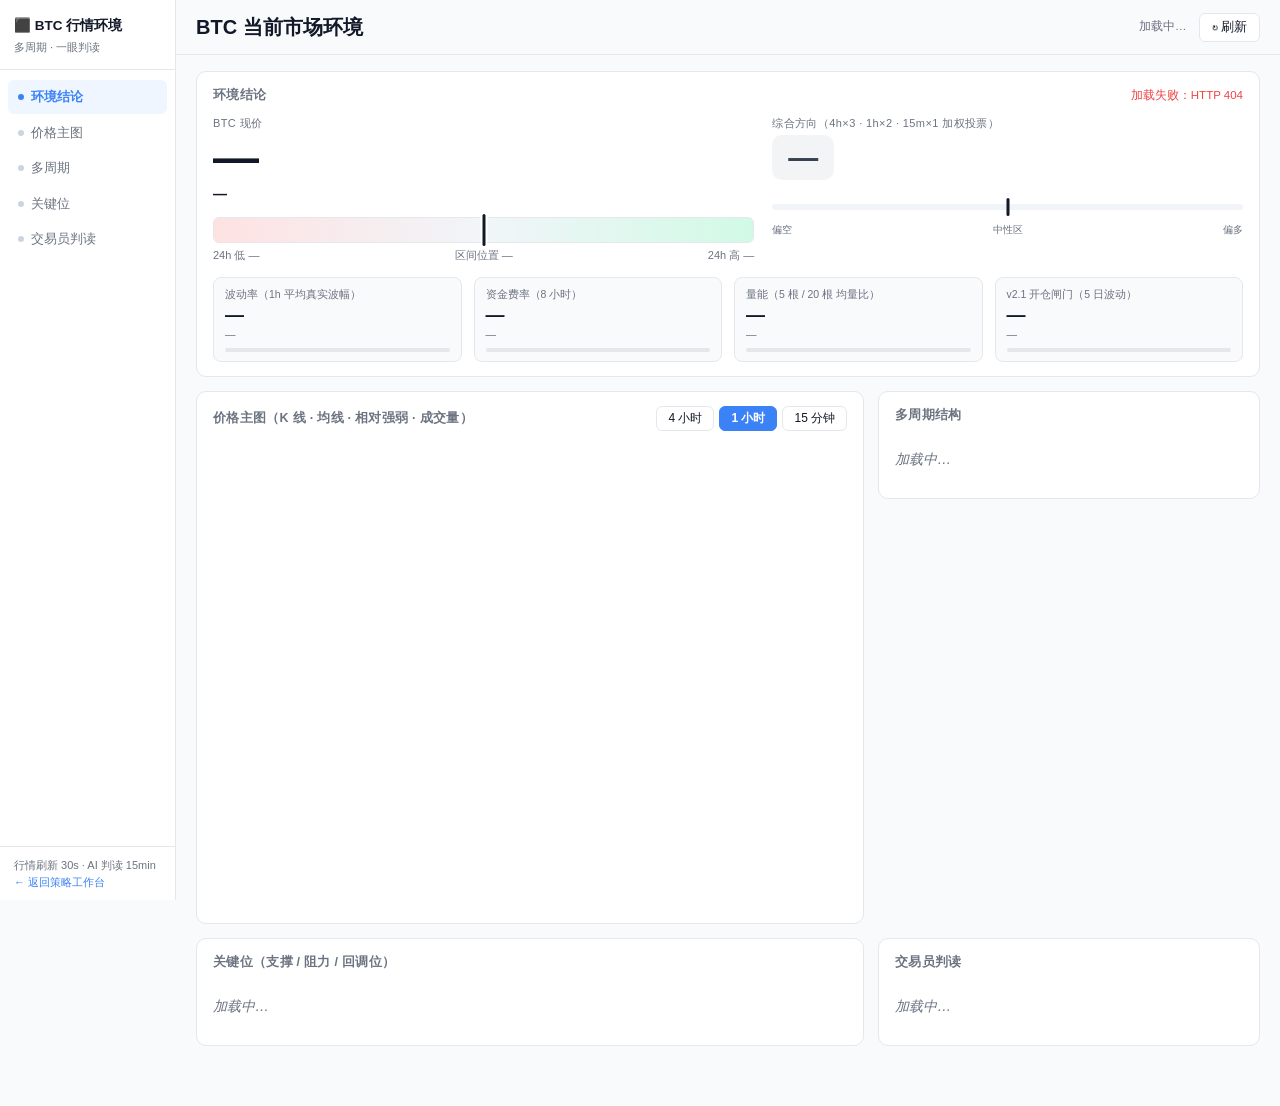
==== web/market.html @ b55614b6 "feat(web): 独立行情环境大图 /market（一屏看清当前市场环境） liusir 反馈「网页版展示的很乱，我需要是那种一眼就能知道当前市场环境的数据大图」。  原 web/index.ht" ====
<!DOCTYPE html>
<html lang="zh-CN">
<head>
<meta charset="UTF-8">
<meta name="viewport" content="width=device-width,initial-scale=1">
<title>BTC 行情环境大图</title>
<style>
  :root {
    --bg: #f8fafc;
    --card: #ffffff;
    --border: #e5e7eb;
    --border-strong: #d1d5db;
    --text: #111827;
    --muted: #6b7280;
    --green: #10b981;
    --red: #ef4444;
    --amber: #f59e0b;
    --blue: #3b82f6;
    --violet: #8b5cf6;
  }
  * { box-sizing: border-box; }
  body {
    margin: 0;
    background: var(--bg);
    color: var(--text);
    font-family: -apple-system, BlinkMacSystemFont, "Segoe UI", "PingFang SC", "Microsoft YaHei", sans-serif;
    font-size: 14px;
    line-height: 1.5;
  }
  h1 { font-size: 20px; font-weight: 600; margin: 0; }
  h3 { font-size: 12.5px; font-weight: 600; color: var(--muted); margin: 0; letter-spacing: .3px; }

  /* ---------- 工作台式外壳 ---------- */
  .wb { display: flex; min-height: 100vh; }
  .wb-side {
    width: 176px; flex: 0 0 176px;
    background: #ffffff;
    border-right: 1px solid var(--border);
    position: sticky; top: 0; height: 100vh;
    display: flex; flex-direction: column;
  }
  .wb-logo { padding: 16px 14px 12px; border-bottom: 1px solid var(--border); }
  .wb-logo b { display: block; font-size: 13.5px; font-weight: 600; }
  .wb-logo small { color: var(--muted); font-size: 11px; }
  .wb-nav { display: flex; flex-direction: column; gap: 2px; padding: 10px 8px; }
  .wb-nav a {
    display: flex; align-items: center; gap: 7px;
    padding: 7px 10px; border-radius: 6px;
    color: var(--muted); text-decoration: none; font-size: 13px;
  }
  .wb-nav a:hover { background: #f3f4f6; color: var(--text); }
  .wb-nav a.active { background: #eff6ff; color: var(--blue); font-weight: 600; }
  .wb-nav .nav-dot { width: 6px; height: 6px; border-radius: 50%; background: #cbd5e1; }
  .wb-nav a.active .nav-dot { background: var(--blue); }
  .wb-side-foot { margin-top: auto; padding: 10px 14px; border-top: 1px solid var(--border);
                  color: var(--muted); font-size: 11px; }
  .wb-side-foot a { color: var(--blue); text-decoration: none; }

  .wb-main { flex: 1; min-width: 0; display: flex; flex-direction: column; }
  .wb-top {
    position: sticky; top: 0; z-index: 20;
    background: rgba(248,250,252,.94);
    backdrop-filter: blur(6px);
    border-bottom: 1px solid var(--border);
    padding: 12px 20px;
    display: flex; align-items: center; justify-content: space-between; gap: 14px; flex-wrap: wrap;
  }
  .wb-content { padding: 16px 20px 60px; display: flex; flex-direction: column; gap: 14px; }

  @media (max-width: 900px) {
    .wb { flex-direction: column; }
    .wb-side { width: 100%; flex: none; height: auto; position: static; border-right: 0; border-bottom: 1px solid var(--border); }
    .wb-nav { flex-direction: row; overflow-x: auto; }
    .wb-side-foot { display: none; }
  }

  .card {
    background: var(--card);
    border: 1px solid var(--border);
    border-radius: 10px;
    padding: 14px 16px;
    /* sticky 顶栏高约 50px → 锚点滚动时留出余量，否则卡片标题被顶栏盖住 */
    scroll-margin-top: 62px;
  }
  .card-hd { display: flex; align-items: baseline; justify-content: space-between; gap: 10px; margin-bottom: 10px; flex-wrap: wrap; }
  .meta { font-size: 11.5px; color: var(--muted); }
  .pos { color: var(--green); }
  .neg { color: var(--red); }
  .flat { color: var(--muted); }
  .num { font-variant-numeric: tabular-nums; }
  .empty { color: var(--muted); font-style: italic; padding: 14px 0; }

  button {
    font-family: inherit; font-size: 12.5px;
    padding: 5px 12px; border: 1px solid var(--border); background: #fff;
    border-radius: 6px; cursor: pointer; color: var(--text);
  }
  button:hover { background: #f3f4f6; }
  button.active { background: var(--blue); border-color: var(--blue); color: #fff; font-weight: 600; }

  /* ---------- 环境结论 hero ---------- */
  .hero { display: grid; grid-template-columns: 1.15fr 1fr; gap: 18px; }
  @media (max-width: 860px) { .hero { grid-template-columns: 1fr; } }
  .lbl { font-size: 11px; color: var(--muted); letter-spacing: .4px; }
  .hero-price .big {
    font-size: 46px; font-weight: 700; line-height: 1.05; letter-spacing: -1px;
    font-variant-numeric: tabular-nums; margin: 2px 0 2px;
  }
  .hero-price .chg { font-size: 14px; font-weight: 600; font-variant-numeric: tabular-nums; }
  .range-bar {
    position: relative; height: 26px; margin-top: 12px;
    background: linear-gradient(90deg, #fee2e2 0%, #f1f5f9 50%, #d1fae5 100%);
    border-radius: 6px; border: 1px solid var(--border);
  }
  .range-bar .mark {
    position: absolute; top: -4px; bottom: -4px; width: 3px;
    background: var(--text); border-radius: 2px; transform: translateX(-1.5px);
    box-shadow: 0 0 0 2px #fff;
  }
  .range-bar .mid { position: absolute; top: 0; bottom: 0; left: 50%; width: 1px; background: var(--border-strong); }
  .range-ends { display: flex; justify-content: space-between; font-size: 11px; color: var(--muted);
                margin-top: 4px; font-variant-numeric: tabular-nums; }

  .verdict-badge {
    display: inline-flex; align-items: center; gap: 8px;
    font-size: 30px; font-weight: 700; line-height: 1.1;
    padding: 6px 16px; border-radius: 10px; margin: 4px 0 10px;
  }
  .verdict-badge.v-pos { background: #d1fae5; color: #065f46; }
  .verdict-badge.v-neg { background: #fee2e2; color: #991b1b; }
  .verdict-badge.v-neu { background: #f3f4f6; color: #374151; }
  .verdict-badge .sub { font-size: 13px; font-weight: 500; opacity: .8; }
  .norm-gauge { position: relative; height: 22px; margin: 6px 0 4px; }
  .norm-track {
    position: absolute; top: 8px; left: 0; right: 0; height: 6px;
    background: #f1f5f9; border-radius: 3px; overflow: hidden;
  }
  .norm-track .band { position: absolute; top: 0; bottom: 0; background: #e5e7eb; }
  .norm-track .fill { position: absolute; top: 0; bottom: 0; background: var(--green); }
  .norm-track .fill.neg { background: var(--red); }
  .norm-marker { position: absolute; top: 2px; width: 3px; height: 18px; background: var(--text);
                 border-radius: 2px; transform: translateX(-1.5px); }
  .norm-scale { display: flex; justify-content: space-between; font-size: 10px; color: var(--muted); }

  /* ---------- 指标小卡 ---------- */
  .tile-row { display: grid; grid-template-columns: repeat(4, 1fr); gap: 12px; }
  @media (max-width: 900px) { .tile-row { grid-template-columns: repeat(2, 1fr); } }
  .tile { background: #f8fafc; border: 1px solid var(--border); border-radius: 8px; padding: 9px 11px; }
  .tile .t-lbl { font-size: 10.5px; color: var(--muted); }
  .tile .t-val { font-size: 19px; font-weight: 700; font-variant-numeric: tabular-nums; line-height: 1.25; }
  .tile .t-sub { font-size: 10.5px; color: var(--muted); }
  .tile .t-bar { height: 4px; border-radius: 2px; background: #e5e7eb; margin-top: 6px; overflow: hidden; position: relative; }
  .tile .t-bar i { position: absolute; top: 0; bottom: 0; border-radius: 2px; }
  .tile .t-bar .zone { position: absolute; top: 0; bottom: 0; background: #f1f5f9; }

  /* ---------- 主图 ---------- */
  .split { display: grid; grid-template-columns: 1.75fr 1fr; gap: 14px; align-items: start; }
  @media (max-width: 1100px) { .split { grid-template-columns: 1fr; } }
  .tf-tabs { display: flex; gap: 5px; }
  .tf-tabs button { padding: 3px 11px; font-size: 12px; }
  .chart-wrap { position: relative; }
  #chart-canvas { width: 100%; height: 460px; display: block; cursor: crosshair; }
  @media (max-width: 700px) { #chart-canvas { height: 340px; } }
  .chart-legend { display: flex; gap: 14px; flex-wrap: wrap; font-size: 11px; color: var(--muted);
                  margin-top: 8px; font-variant-numeric: tabular-nums; }
  .chart-legend span.lg { display: inline-flex; align-items: center; gap: 5px; }
  .chart-legend i { width: 12px; height: 2px; border-radius: 1px; display: inline-block; }
  .chart-legend i.sq { width: 8px; height: 8px; border-radius: 2px; }
  .tip {
    position: absolute; pointer-events: none; z-index: 5;
    background: rgba(17,24,39,.94); color: #fff;
    border-radius: 6px; padding: 7px 9px; font-size: 11px; line-height: 1.55;
    font-variant-numeric: tabular-nums; white-space: nowrap;
    box-shadow: 0 4px 14px rgba(0,0,0,.2);
  }
  .tip .r { display: flex; justify-content: space-between; gap: 14px; }
  .tip .r span:first-child { color: #cbd5e1; }
  .tip .hd { font-weight: 600; margin-bottom: 3px; }

  /* ---------- 多周期矩阵 ---------- */
  .tf-row { padding: 9px 0; border-bottom: 1px dashed var(--border); }
  .tf-row:last-child { border-bottom: 0; padding-bottom: 0; }
  .tf-row:first-child { padding-top: 0; }
  .tf-row-hd { display: flex; align-items: baseline; justify-content: space-between; gap: 8px; margin-bottom: 5px; }
  .tf-name { font-size: 13px; font-weight: 700; letter-spacing: .5px; }
  .tf-w { font-size: 10.5px; color: var(--muted); }
  .tf-tags { display: flex; flex-wrap: wrap; gap: 5px; margin-bottom: 6px; }
  .tag { font-size: 10.5px; padding: 1px 7px; border-radius: 4px; background: #f3f4f6; color: #4b5563; white-space: nowrap; }
  .tag.g { background: #d1fae5; color: #065f46; }
  .tag.r { background: #fee2e2; color: #991b1b; }
  .tag.a { background: #fef3c7; color: #92400e; }
  .tag.b { background: #dbeafe; color: #1e40af; }
  .dims { display: grid; grid-template-columns: repeat(3, 1fr); gap: 8px; }
  .dim { font-size: 10px; color: var(--muted); }
  .dim .d-top { display: flex; justify-content: space-between; align-items: baseline; }
  .dim .d-val { font-size: 11.5px; font-weight: 600; font-variant-numeric: tabular-nums; }
  .dim .d-bar { height: 4px; background: #f1f5f9; border-radius: 2px; margin-top: 3px; position: relative; overflow: hidden; }
  .dim .d-bar .mid { position: absolute; left: 50%; top: 0; bottom: 0; width: 1px; background: var(--border-strong); }
  .dim .d-bar i { position: absolute; top: 0; bottom: 0; border-radius: 2px; }

  /* ---------- 关键位 ---------- */
  .lv-table { width: 100%; border-collapse: collapse; font-size: 12px; }
  .lv-table th { text-align: left; font-weight: 500; color: var(--muted); font-size: 10.5px;
                 padding: 0 8px 6px 0; border-bottom: 1px solid var(--border); }
  .lv-table td { padding: 5px 8px 5px 0; border-bottom: 1px dashed var(--border); font-variant-numeric: tabular-nums; }
  .lv-table tr:last-child td { border-bottom: 0; }
  .lv-table td.r { text-align: right; }
  .lv-tag { font-size: 10.5px; padding: 1px 6px; border-radius: 4px; background: #f3f4f6; color: #4b5563; }
  .lv-tag.res { background: #fee2e2; color: #991b1b; }
  .lv-tag.sup { background: #d1fae5; color: #065f46; }

  /* ---------- AI 判读 ---------- */
  .ai-box { background: #f8fafc; border-left: 3px solid var(--blue); border-radius: 4px; padding: 11px 13px; }
  .ai-box.pos { border-left-color: var(--green); }
  .ai-box.neg { border-left-color: var(--red); }
  .ai-box.warn { border-left-color: var(--amber); }
  .ai-box.neu { border-left-color: var(--muted); }
  .ai-label { font-size: 10.5px; font-weight: 600; color: var(--muted); margin-bottom: 5px;
              display: flex; justify-content: space-between; gap: 10px; align-items: baseline; }
  .ai-body { font-size: 13px; line-height: 1.75; white-space: pre-wrap; word-break: break-word; }
  .foot-note { font-size: 11px; color: var(--muted); margin-top: 8px; padding-top: 7px;
               border-top: 1px dashed var(--border); }
</style>
</head>
<body>
<div class="wb">

  <aside class="wb-side">
    <div class="wb-logo">
      <b>⬛ BTC 行情环境</b>
      <small>多周期 · 一眼判读</small>
    </div>
    <nav class="wb-nav">
      <a href="#sec-verdict" class="active"><span class="nav-dot"></span>环境结论</a>
      <a href="#sec-chart"><span class="nav-dot"></span>价格主图</a>
      <a href="#sec-tf"><span class="nav-dot"></span>多周期</a>
      <a href="#sec-levels"><span class="nav-dot"></span>关键位</a>
      <a href="#sec-advisory"><span class="nav-dot"></span>交易员判读</a>
    </nav>
    <div class="wb-side-foot">
      行情刷新 30s · AI 判读 15min<br>
      <a href="/">← 返回策略工作台</a>
    </div>
  </aside>

  <div class="wb-main">
    <header class="wb-top">
      <h1>BTC 当前市场环境</h1>
      <div style="display:flex; align-items:center; gap:12px; flex-wrap:wrap">
        <div class="meta" id="updated">加载中…</div>
        <button onclick="loadBoard(true)">↻ 刷新</button>
      </div>
    </header>

    <div class="wb-content">

      <!-- 1. 环境结论 -->
      <div class="card" id="sec-verdict">
        <div class="card-hd">
          <h3>环境结论</h3>
          <span class="meta" id="verdict-meta"></span>
        </div>
        <div class="hero">
          <div class="hero-price">
            <div class="lbl">BTC 现价</div>
            <div class="big" id="px-last">—</div>
            <div class="chg" id="px-chg">—</div>
            <div class="range-bar" id="range-bar">
              <div class="mid"></div>
              <div class="mark" id="range-mark" style="left:50%"></div>
            </div>
            <div class="range-ends">
              <span id="range-lo">24h 低 —</span>
              <span id="range-pos">区间位置 —</span>
              <span id="range-hi">24h 高 —</span>
            </div>
          </div>
          <div>
            <div class="lbl">综合方向（4h×3 · 1h×2 · 15m×1 加权投票）</div>
            <div class="verdict-badge v-neu" id="verdict-badge">—</div>
            <div class="norm-gauge" id="norm-gauge">
              <div class="norm-track">
                <div class="band" id="norm-band"></div>
                <div class="fill" id="norm-fill"></div>
              </div>
              <div class="norm-marker" id="norm-marker" style="left:50%"></div>
            </div>
            <div class="norm-scale"><span>偏空</span><span>中性区</span><span>偏多</span></div>
            <div class="meta" id="verdict-note" style="margin-top:6px"></div>
          </div>
        </div>

        <div class="tile-row" style="margin-top:14px">
          <div class="tile">
            <div class="t-lbl">波动率（1h 平均真实波幅）</div>
            <div class="t-val" id="t-vol">—</div>
            <div class="t-sub" id="t-vol-sub">—</div>
            <div class="t-bar" id="t-vol-bar"></div>
          </div>
          <div class="tile">
            <div class="t-lbl">资金费率（8 小时）</div>
            <div class="t-val" id="t-fund">—</div>
            <div class="t-sub" id="t-fund-sub">—</div>
            <div class="t-bar" id="t-fund-bar"></div>
          </div>
          <div class="tile">
            <div class="t-lbl">量能（5 根 / 20 根 均量比）</div>
            <div class="t-val" id="t-vol-2">—</div>
            <div class="t-sub" id="t-vol2-sub">—</div>
            <div class="t-bar" id="t-vol2-bar"></div>
          </div>
          <div class="tile">
            <div class="t-lbl">v2.1 开仓闸门（5 日波动）</div>
            <div class="t-val" id="t-gate">—</div>
            <div class="t-sub" id="t-gate-sub">—</div>
            <div class="t-bar" id="t-gate-bar"></div>
          </div>
        </div>
      </div>

      <!-- 2. 主图 + 多周期 -->
      <div class="split">
        <div class="card" id="sec-chart">
          <div class="card-hd">
            <h3>价格主图（K 线 · 均线 · 相对强弱 · 成交量）</h3>
            <div class="tf-tabs" id="tf-tabs">
              <button data-tf="4h" onclick="switchTf('4h')">4 小时</button>
              <button data-tf="1h" class="active" onclick="switchTf('1h')">1 小时</button>
              <button data-tf="15m" onclick="switchTf('15m')">15 分钟</button>
            </div>
          </div>
          <div class="chart-wrap" id="chart-wrap">
            <canvas id="chart-canvas"></canvas>
            <div class="tip" id="chart-tip" hidden></div>
          </div>
          <div class="chart-legend" id="chart-legend"></div>
        </div>

        <div class="card" id="sec-tf">
          <div class="card-hd">
            <h3>多周期结构</h3>
            <span class="meta" id="tf-meta"></span>
          </div>
          <div id="tf-matrix"><div class="empty">加载中…</div></div>
        </div>
      </div>

      <!-- 3. 关键位 + AI 判读 -->
      <div class="split">
        <div class="card" id="sec-levels">
          <div class="card-hd">
            <h3>关键位（支撑 / 阻力 / 回调位）</h3>
            <span class="meta" id="lv-meta"></span>
          </div>
          <div id="levels-body"><div class="empty">加载中…</div></div>
        </div>

        <div class="card" id="sec-advisory">
          <div class="card-hd">
            <h3>交易员判读</h3>
            <span class="meta" id="adv-meta"></span>
          </div>
          <div id="advisory-body"><div class="empty">加载中…</div></div>
        </div>
      </div>

    </div>
  </div>
</div>

<script>
"use strict";

// ============================ 状态 ============================
let _board = null;          // 最近一次 /api/market_board 响应
let _tf = "1h";             // 当前主图周期
let _hover = -1;            // 十字光标落在第几根 K 线
let _chartGeom = null;      // 画图时的坐标映射（供 tooltip 用）

const TF_LABEL = { "4h": "4 小时", "1h": "1 小时", "15m": "15 分钟" };

// ============================ 工具 ============================
function _fmtPx(v, nd) {
  if (v === null || v === undefined || isNaN(v)) return "—";
  return Number(v).toLocaleString("en-US", { minimumFractionDigits: nd || 0, maximumFractionDigits: nd || 0 });
}
function _fmtNum(v, nd) {
  if (v === null || v === undefined || isNaN(v)) return "—";
  return Number(v).toFixed(nd === undefined ? 2 : nd);
}
function _cls(v) { return v > 0 ? "pos" : (v < 0 ? "neg" : "flat"); }
function _sign(v) { return v > 0 ? "+" : ""; }

function _tfTime(ts, tf) {
  const d = new Date(ts * 1000);
  const p = n => String(n).padStart(2, "0");
  if (tf === "15m") return `${p(d.getMonth() + 1)}-${p(d.getDate())} ${p(d.getHours())}:${p(d.getMinutes())}`;
  return `${p(d.getMonth() + 1)}-${p(d.getDate())} ${p(d.getHours())}:00`;
}

// ============================ 拉数据 ============================
async function loadBoard(manual) {
  const btn = document.querySelector("#sec-verdict ~ * button");
  try {
    const r = await fetch("/api/market_board", { cache: "no-store" });
    if (!r.ok) throw new Error("HTTP " + r.status);
    const d = await r.json();
    _board = d;
    renderBoard(d);
  } catch (e) {
    // 页面被销毁（切标签页/关闭）时 document 可能已不可用 → 别在错误处理里再抛一次
    if (typeof document === "undefined" || !document.getElementById) return;
    const el = document.getElementById("verdict-meta");
    if (el) el.innerHTML = `<span class="neg">加载失败：${e.message}</span>`;
  }
}

// ============================ 渲染主入口 ============================
function renderBoard(d) {
  const up = document.getElementById("updated");
  if (up) up.textContent = "更新于 " + (d.ts_str || "—");

  if (d.error) {
    document.getElementById("verdict-meta").innerHTML = `<span class="neg">${d.error}</span>`;
    document.getElementById("tf-matrix").innerHTML = `<div class="empty">${d.error}</div>`;
    return;
  }

  // 每个区块独立 try/catch：一个区块抛错不能让后面的区块全空白
  // （曾出现过「多周期有数据、关键位和判读空白」= renderLevels 抛错截断了后续渲染）
  const sections = [
    ["环境结论", renderVerdict],
    ["指标卡", renderTiles],
    ["多周期", renderTfMatrix],
    ["关键位", renderLevels],
    ["交易员判读", renderAdvisory],
  ];
  for (const [name, fn] of sections) {
    try {
      fn(d);
    } catch (e) {
      console.error(`[render] ${name} 渲染失败:`, e);
      const host = { "环境结论": "verdict-meta", "指标卡": "t-vol", "多周期": "tf-matrix",
                     "关键位": "levels-body", "交易员判读": "advisory-body" }[name];
      const el = document.getElementById(host);
      if (el) el.innerHTML = `<div class="empty">${name}渲染失败：${e.message}</div>`;
    }
  }

  try {
    drawChart();
  } catch (e) {
    console.error("[render] 主图绘制失败:", e);
  }
}

// ---------- 1. 环境结论 ----------
function renderVerdict(d) {
  const p = d.price || {};
  const last = document.getElementById("px-last");
  last.textContent = "$" + _fmtPx(p.last, 2);
  last.className = "big " + _cls(p.chg_24h_pct);

  const chg = document.getElementById("px-chg");
  const chgTxt = p.chg_24h_pct === null || p.chg_24h_pct === undefined
    ? "24 小时涨跌 —" : `24 小时 ${_sign(p.chg_24h_pct)}${_fmtNum(p.chg_24h_pct, 2)}%`;
  chg.textContent = chgTxt;
  chg.className = "chg " + _cls(p.chg_24h_pct);

  document.getElementById("range-lo").textContent = "24h 低 " + (p.low_24h ? _fmtPx(p.low_24h) : "—");
  document.getElementById("range-hi").textContent = "24h 高 " + (p.high_24h ? _fmtPx(p.high_24h) : "—");
  document.getElementById("range-pos").textContent =
    p.pos_in_range_pct === null || p.pos_in_range_pct === undefined
      ? "区间位置 —" : `区间位置 ${_fmtNum(p.pos_in_range_pct, 0)}%`;
  const mark = document.getElementById("range-mark");
  if (mark) mark.style.left = Math.max(0, Math.min(100, p.pos_in_range_pct || 50)) + "%";

  // 方向徽章
  const agg = d.aggregate || {};
  const bias = agg.bias || "neutral";
  const biasTxt = bias === "long" ? "偏多" : (bias === "short" ? "偏空" : "中性");
  const badge = document.getElementById("verdict-badge");
  badge.className = "verdict-badge v-" + (bias === "long" ? "pos" : (bias === "short" ? "neg" : "neu"));
  const cons = agg.consensus || "—";
  badge.innerHTML = `${biasTxt}<span class="sub">${cons}</span>`;

  // 归一化得分仪表（norm 范围约 ±1，中性带 ±0.2）
  const norm = agg.norm === null || agg.norm === undefined ? 0 : agg.norm;
  const pos = Math.max(0, Math.min(100, 50 + (norm / 1.0) * 50));
  const fill = document.getElementById("norm-fill");
  const marker = document.getElementById("norm-marker");
  if (norm >= 0) { fill.style.left = "50%"; fill.style.width = (pos - 50) + "%"; fill.className = "fill"; }
  else { fill.style.left = pos + "%"; fill.style.width = (50 - pos) + "%"; fill.className = "fill neg"; }
  marker.style.left = pos + "%";
  // 中性带（±0.2 → ±10%）
  const band = document.getElementById("norm-band");
  band.style.left = "40%"; band.style.width = "20%";

  document.getElementById("verdict-meta").textContent =
    `加权总分 ${_fmtNum(agg.score, 2)} · 归一化 ${_fmtNum(norm, 3)}`;
  document.getElementById("verdict-note").textContent =
    `三周期一致性：${cons} · 门槛 ±0.20 内判中性；4h 反向时上限收紧到 ±0.10`;
}

// ---------- 2. 指标小卡 ----------
function renderTiles(d) {
  const v = d.volatility || {};
  const volVal = document.getElementById("t-vol");
  const volSub = document.getElementById("t-vol-sub");
  const regimeTxt = { low: "低波（收敛）", normal: "正常", high: "高波" }[v.atr_regime] || "—";
  volVal.textContent = v.atr_pct === null || v.atr_pct === undefined ? "—" : _fmtNum(v.atr_pct, 2) + "%";
  volVal.className = "t-val " + (v.atr_regime === "high" ? "neg" : (v.atr_regime === "low" ? "pos" : ""));
  volSub.textContent = `${regimeTxt} · 相对 50 根均幅 ${_fmtNum(v.atr_ratio, 2)} 倍`;
  // 条：0 ~ 1.5% 映射，低波区(0-0.3)绿、正常(0.3-1.0)灰、高波(1.0-1.5)红
  const vb = document.getElementById("t-vol-bar");
  const pct = Math.max(0, Math.min(100, ((v.atr_pct || 0) / 1.5) * 100));
  vb.innerHTML = `<div class="zone" style="left:0;width:20%"></div>
                  <div class="zone" style="left:20%;width:46.7%"></div>
                  <i style="left:${pct}%;width:3px;background:${v.atr_regime === "high" ? "var(--red)" : (v.atr_regime === "low" ? "var(--green)" : "var(--amber)")}"></i>`;

  const f = d.funding || {};
  const fv = f.current === null || f.current === undefined ? null : f.current * 100;
  const fundVal = document.getElementById("t-fund");
  fundVal.textContent = fv === null ? "—" : _fmtNum(fv, 4) + "%";
  fundVal.className = "t-val " + (f.sign === "long_pay" ? "neg" : (f.sign === "short_pay" ? "pos" : ""));
  document.getElementById("t-fund-sub").textContent =
    f.sign === "long_pay" ? "多头付费（偏拥挤）" : (f.sign === "short_pay" ? "空头付费（偏拥挤）" : "中性");
  const fb = document.getElementById("t-fund-bar");
  const fpos = Math.max(0, Math.min(100, 50 + ((fv || 0) / 0.1) * 50));
  fb.innerHTML = `<i style="left:${fpos}%;width:3px;background:${f.sign === "long_pay" ? "var(--red)" : (f.sign === "short_pay" ? "var(--green)" : "var(--muted)")}"></i>`;

  // 量能取 1h 周期
  const tf1 = (d.tfs || {})["1h"] || {};
  const vr = tf1.vol_ratio;
  const v2 = document.getElementById("t-vol-2");
  v2.textContent = vr === null || vr === undefined ? "—" : _fmtNum(vr, 2) + "×";
  const vreg = tf1.vol_regime || "—";
  v2.className = "t-val " + (vreg === "放量" ? "neg" : (vreg === "缩量" ? "" : ""));
  document.getElementById("t-vol2-sub").textContent = `${vreg} · 1 小时`;
  const v2b = document.getElementById("t-vol2-bar");
  const vrPos = Math.max(0, Math.min(100, ((vr || 1) / 2.5) * 100));
  v2b.innerHTML = `<div class="zone" style="left:32%;width:28%"></div>
                   <i style="left:${vrPos}%;width:3px;background:${vreg === "放量" ? "var(--amber)" : "var(--blue)"}"></i>`;

  // v2 闸门
  const g = d.gate || {};
  const gv = document.getElementById("t-gate");
  const gsub = document.getElementById("t-gate-sub");
  if (g.ok === false) {
    gv.textContent = "读取失败"; gv.className = "t-val flat";
    gsub.textContent = g.error || "—";
    document.getElementById("t-gate-bar").innerHTML = "";
  } else {
    const pass = g.vol_pass === true;
    gv.textContent = pass ? "放行" : "挡掉";
    gv.className = "t-val " + (pass ? "pos" : "neg");
    let s = `5 日波动 ${_fmtNum(g.vol_5d_pct, 3)}% / 门槛 ${_fmtNum(g.vol_min_pct, 2)}%`;
    if (g.blocked_24h !== null && g.blocked_24h !== undefined) s += ` · 24h 挡掉 ${g.blocked_24h} 次`;
    gsub.textContent = s;
    const gb = document.getElementById("t-gate-bar");
    const gp = Math.max(0, Math.min(100, ((g.vol_5d_pct || 0) / 1.5) * 100));
    gb.innerHTML = `<i style="left:${gp}%;width:3px;background:${pass ? "var(--green)" : "var(--red)"}"></i>`;
  }
}

// ---------- 3. 多周期矩阵 ----------
function _scoreTag(label, score) {
  const cls = score > 0 ? "g" : (score < 0 ? "r" : "");
  return `<span class="tag ${cls}">${label} ${score > 0 ? "+" : ""}${score}</span>`;
}
function renderTfMatrix(d) {
  const tfs = d.tfs || {};
  const host = document.getElementById("tf-matrix");
  const order = ["4h", "1h", "15m"];
  const weights = { "4h": 3, "1h": 2, "15m": 1 };
  let html = "";
  for (const tf of order) {
    const t = tfs[tf];
    if (!t) continue;
    if (t.error) {
      html += `<div class="tf-row"><div class="tf-row-hd"><span class="tf-name">${TF_LABEL[tf]}</span></div>
               <div class="meta">${t.error}</div></div>`;
      continue;
    }
    const trendCls = t.trend_score > 0 ? "g" : (t.trend_score < 0 ? "r" : "");
    const macdCls = t.macd_score > 0 ? "g" : (t.macd_score < 0 ? "r" : "");
    const rsiCls = t.rsi_state === "超买" ? "r" : (t.rsi_state === "超卖" ? "g" : "");
    const volCls = t.vol_regime === "放量" ? "a" : "";
    const structCls = t.structure_bias === "long" ? "g" : (t.structure_bias === "short" ? "r" : "");

    html += `<div class="tf-row">
      <div class="tf-row-hd">
        <span class="tf-name">${TF_LABEL[tf]}</span>
        <span class="tf-w">权重 ×${weights[tf]} · 得分 ${_fmtNum(t.score_trend + t.score_momentum + t.score_volatility, 0)}</span>
      </div>
      <div class="tf-tags">
        <span class="tag ${trendCls}">趋势 ${t.trend || "—"}</span>
        <span class="tag ${macdCls}">动能 ${t.macd_state || "—"}</span>
        <span class="tag ${rsiCls}">相对强弱 ${_fmtNum(t.rsi, 0)} ${t.rsi_state || ""}</span>
        <span class="tag ${volCls}">量能 ${t.vol_regime || "—"}</span>
        <span class="tag ${structCls}">结构 ${t.structure || "—"}</span>
      </div>
      <div class="dims">
        ${_dimBar("趋势", t.score_trend)}
        ${_dimBar("动能", t.score_momentum)}
        ${_dimBar("波动", t.score_volatility)}
      </div>
      <div class="meta" style="margin-top:5px">
        波动率 ${_fmtNum(t.atr_pct, 2)}% · ${t.atr_regime || "—"} · 时段 ${t.session || "—"}
        ${t.swing_note ? " · " + t.swing_note : ""}
      </div>
    </div>`;
  }
  host.innerHTML = html || `<div class="empty">无周期数据</div>`;
  const agg = d.aggregate || {};
  document.getElementById("tf-meta").textContent =
    agg.consensus ? `一致性 ${agg.consensus}` : "";
}
function _dimBar(label, score) {
  const s = score === null || score === undefined ? 0 : score;
  const w = Math.min(50, Math.abs(s) / 6 * 50);
  const left = s >= 0 ? 50 : 50 - w;
  const color = s > 0 ? "var(--green)" : (s < 0 ? "var(--red)" : "var(--border-strong)");
  return `<div class="dim">
    <div class="d-top"><span>${label}</span><span class="d-val ${_cls(s)}">${s > 0 ? "+" : ""}${s}</span></div>
    <div class="d-bar"><div class="mid"></div><i style="left:${left}%;width:${w}%;background:${color}"></i></div>
  </div>`;
}

// ---------- 4. 关键位 ----------
function renderLevels(d) {
  const p = d.price || {};
  const last = p.last;
  const rows = [];
  const push = (tag, cls, label, px, note) => {
    if (px === null || px === undefined || isNaN(px)) return;
    const dist = last ? ((px - last) / last) * 100 : null;
    rows.push({ tag, cls, label, px, dist, note });
  };

  push("阻力", "res", "24h 高", p.high_24h);
  push("支撑", "sup", "24h 低", p.low_24h);

  // 1h swing 区间 + 斐波那契回调位
  const t1 = (d.tfs || {})["1h"] || {};
  push("阻力", "res", "1h 摆动高点", t1.swing_hi);
  push("支撑", "sup", "1h 摆动低点", t1.swing_lo);
  const retr = t1.retracements || {};
  const t4 = (d.tfs || {})["4h"] || {};
  const retr4 = t4.retracements || {};
  const swingUp = t1.swing_kind === "up";
  Object.keys(retr).sort((a, b) => a - b).forEach(k => {
    const isRetr = swingUp;
    push(isRetr ? "支撑" : "阻力", isRetr ? "sup" : "res", `1h 回调位 ${Number(k).toFixed(3)}`, retr[k]);
  });
  Object.keys(retr4).sort((a, b) => a - b).forEach(k => {
    const isRetr = t4.swing_kind === "up";
    push(isRetr ? "支撑" : "阻力", isRetr ? "sup" : "res", `4h 回调位 ${Number(k).toFixed(3)}`, retr4[k]);
  });

  rows.sort((a, b) => b.px - a.px);

  let html = `<table class="lv-table">
    <thead><tr><th>性质</th><th>位置</th><th style="text-align:right">价位</th><th style="text-align:right">距现价</th></tr></thead><tbody>`;
  for (const r of rows) {
    html += `<tr>
      <td><span class="lv-tag ${r.cls}">${r.tag}</span></td>
      <td>${r.label}</td>
      <td class="r">${_fmtPx(r.px, 1)}</td>
      <td class="r ${_cls(r.dist)}">${r.dist === null ? "—" : _sign(r.dist) + _fmtNum(r.dist, 2) + "%"}</td>
    </tr>`;
  }
  html += `</tbody></table>`;
  if (!rows.length) html = `<div class="empty">暂无关键位数据</div>`;
  document.getElementById("levels-body").innerHTML = html;
  document.getElementById("lv-meta").textContent = rows.length ? `${rows.length} 个价位` : "";
}

// ---------- 5. AI 判读 ----------
function renderAdvisory(d) {
  const adv = d.advisory || {};
  const host = document.getElementById("advisory-body");
  const color = adv.color || "neu";
  const text = adv.text || adv.verdict || "暂无判读";
  const isLong = !!(adv.text && adv.text.length > 30);
  host.innerHTML = `<div class="ai-box ${color}">
    <div class="ai-label"><span>${isLong ? "交易员判读" : "规则判读"}</span><span>${adv.risk || ""}</span></div>
    <div class="ai-body">${text}</div>
  </div>
  <div class="foot-note">数据源：gate.io 实时行情 · 行情指标 30 秒刷新 · 判读由 ${adv.text_source === "mimo" ? "AI 模型生成" : "规则兜底"}（与 Telegram 判读同一套指标口径）· 判读文中的价格为生成时刻快照，最多滞后 15 分钟</div>`;
  document.getElementById("adv-meta").textContent = adv.verdict || "";
}

// ============================ 主图绘制 ============================
function switchTf(tf) {
  _tf = tf;
  _hover = -1;
  document.querySelectorAll("#tf-tabs button").forEach(b => {
    b.classList.toggle("active", b.dataset.tf === tf);
  });
  drawChart();
}

function drawChart() {
  const cv = document.getElementById("chart-canvas");
  if (!cv || !_board || !_board.chart) return;
  const data = _board.chart[_tf];
  if (!data || !data.t || !data.t.length) {
    const g = cv.getContext("2d");
    g.clearRect(0, 0, cv.width, cv.height);
    return;
  }

  const dpr = window.devicePixelRatio || 1;
  const cssW = cv.clientWidth || 800;
  const cssH = cv.clientHeight || 460;
  cv.width = Math.round(cssW * dpr);
  cv.height = Math.round(cssH * dpr);
  const g = cv.getContext("2d");
  g.setTransform(dpr, 0, 0, dpr, 0, 0);
  g.clearRect(0, 0, cssW, cssH);

  const n = data.t.length;
  const padL = 6, padR = 62, padT = 8, padB = 20;
  const gap = 26;
  const totalH = cssH - padT - padB;
  const priceH = totalH * 0.62;
  const volH = totalH * 0.16;
  const rsiH = totalH * 0.18;
  const plotW = cssW - padL - padR;
  const barW = plotW / n;

  // ---- 价格范围（含均线）----
  let lo = Infinity, hi = -Infinity;
  for (let i = 0; i < n; i++) {
    if (data.l[i] < lo) lo = data.l[i];
    if (data.h[i] > hi) hi = data.h[i];
    const e1 = data.ema20[i], e2 = data.ema50[i];
    if (e1 !== null && e1 !== undefined) { if (e1 < lo) lo = e1; if (e1 > hi) hi = e1; }
    if (e2 !== null && e2 !== undefined) { if (e2 < lo) lo = e2; if (e2 > hi) hi = e2; }
  }
  if (!isFinite(lo) || !isFinite(hi)) return;
  const pad = (hi - lo) * 0.06 || 1;
  lo -= pad; hi += pad;
  const priceTop = padT;
  const priceBot = padT + priceH;
  const volTop = priceBot + gap;
  const volBot = volTop + volH;
  const rsiTop = volBot + gap;
  const rsiBot = rsiTop + rsiH;

  const X = i => padL + (i + 0.5) * barW;
  const Y = p => priceBot - ((p - lo) / (hi - lo)) * priceH;

  // ---- 网格 + 价格轴 ----
  g.strokeStyle = "#eef1f5"; g.lineWidth = 1;
  g.fillStyle = "#9ca3af"; g.font = "10px -apple-system, sans-serif"; g.textAlign = "left";
  const ticks = 5;
  for (let k = 0; k <= ticks; k++) {
    const p = lo + (hi - lo) * (k / ticks);
    const y = Y(p);
    g.beginPath(); g.moveTo(padL, y); g.lineTo(padL + plotW, y); g.stroke();
    g.fillText(_fmtPx(p, 0), padL + plotW + 6, y + 3);
  }

  // ---- 时间轴 ----
  g.textAlign = "center"; g.fillStyle = "#9ca3af";
  const nTicks = Math.min(6, n);
  for (let k = 0; k < nTicks; k++) {
    const i = Math.floor((k + 0.5) * (n / nTicks));
    if (i < 0 || i >= n) continue;
    const x = X(i);
    if (x > cssW - padR - 20) continue;
    g.fillText(_tfTime(data.t[i], _tf), x, cssH - 5);
  }

  // ---- K 线 ----
  const bodyW = Math.max(1, Math.min(11, barW * 0.62));
  for (let i = 0; i < n; i++) {
    const o = data.o[i], h = data.h[i], l = data.l[i], c = data.c[i];
    const up = c >= o;
    const x = X(i);
    g.strokeStyle = up ? "#10b981" : "#ef4444";
    g.fillStyle = up ? "#10b981" : "#ef4444";
    g.beginPath(); g.moveTo(x, Y(h)); g.lineTo(x, Y(l)); g.stroke();
    const y1 = Y(o), y2 = Y(c);
    const top = Math.min(y1, y2);
    const hgt = Math.max(1, Math.abs(y2 - y1));
    g.fillRect(x - bodyW / 2, top, bodyW, hgt);
  }

  // ---- 均线 ----
  const drawLine = (arr, color, width) => {
    g.strokeStyle = color; g.lineWidth = width; g.beginPath();
    let started = false;
    for (let i = 0; i < n; i++) {
      const v = arr[i];
      if (v === null || v === undefined) { started = false; continue; }
      const x = X(i), y = Y(v);
      if (!started) { g.moveTo(x, y); started = true; } else { g.lineTo(x, y); }
    }
    g.stroke();
  };
  drawLine(data.ema50, "#8b5cf6", 1.4);
  drawLine(data.ema20, "#f59e0b", 1.4);

  // ---- 现价线 ----
  const lastC = data.c[n - 1];
  const lastY = Y(lastC);
  g.strokeStyle = "#111827"; g.lineWidth = 1; g.setLineDash([3, 3]);
  g.beginPath(); g.moveTo(padL, lastY); g.lineTo(padL + plotW, lastY); g.stroke();
  g.setLineDash([]);
  g.fillStyle = "#111827";
  g.fillRect(padL + plotW + 2, lastY - 8, padR - 4, 16);
  g.fillStyle = "#fff"; g.textAlign = "left"; g.font = "10px -apple-system, sans-serif";
  g.fillText(_fmtPx(lastC, 0), padL + plotW + 6, lastY + 3.5);

  // ---- 成交量 ----
  let vmax = 0;
  for (let i = 0; i < n; i++) if (data.v[i] > vmax) vmax = data.v[i];
  if (vmax > 0) {
    for (let i = 0; i < n; i++) {
      const h = (data.v[i] / vmax) * volH;
      g.fillStyle = data.c[i] >= data.o[i] ? "rgba(16,185,129,.55)" : "rgba(239,68,68,.55)";
      g.fillRect(X(i) - bodyW / 2, volBot - h, bodyW, h);
    }
  }
  g.fillStyle = "#9ca3af"; g.font = "10px -apple-system, sans-serif"; g.textAlign = "left";
  g.fillText("成交量", padL + 2, volTop + 9);
  g.fillText(vmax ? _fmtPx(vmax, 0) : "", padL + plotW + 6, volTop + 9);

  // ---- 相对强弱 ----
  g.strokeStyle = "#cbd5e1"; g.lineWidth = 1; g.setLineDash([4, 3]);
  g.beginPath();
  g.moveTo(padL, Y2(rsiTop, rsiBot, 70)); g.lineTo(padL + plotW, Y2(rsiTop, rsiBot, 70)); g.stroke();
  g.beginPath();
  g.moveTo(padL, Y2(rsiTop, rsiBot, 30)); g.lineTo(padL + plotW, Y2(rsiTop, rsiBot, 30)); g.stroke();
  g.setLineDash([]);
  g.strokeStyle = "#3b82f6"; g.lineWidth = 1.6; g.beginPath();
  let st = false;
  for (let i = 0; i < n; i++) {
    const v = data.rsi[i];
    if (v === null || v === undefined) { st = false; continue; }
    const x = X(i), y = Y2(rsiTop, rsiBot, v);
    if (!st) { g.moveTo(x, y); st = true; } else { g.lineTo(x, y); }
  }
  g.stroke();
  g.fillStyle = "#9ca3af"; g.textAlign = "left";
  g.fillText("相对强弱 (30/70)", padL + 2, rsiTop + 9);

  function Y2(top, bot, v) { return bot - ((v - 0) / 100) * (bot - top); }

  _chartGeom = { X, Y, n, data, padL, plotW, padR };

  // ---- 图例 ----
  const tfs = (_board.tfs || {})[_tf] || {};
  document.getElementById("chart-legend").innerHTML = `
    <span class="lg"><i class="sq" style="background:#10b981"></i>涨</span>
    <span class="lg"><i class="sq" style="background:#ef4444"></i>跌</span>
    <span class="lg"><i style="background:#f59e0b"></i>EMA20 ${_fmtNum(tfs.ema20, 1)}</span>
    <span class="lg"><i style="background:#8b5cf6"></i>EMA50 ${_fmtNum(tfs.ema50, 1)}</span>
    <span class="lg">${TF_LABEL[_tf]} 共 ${n} 根 · 趋势 ${tfs.trend || "—"} · ${tfs.structure || "—"}</span>`;

  if (_hover >= 0 && _hover < n) drawCrosshair(g, _hover);
}

// ---------- 十字光标 + tooltip ----------
function drawCrosshair(g, idx) {
  if (!_chartGeom) return;
  const { X, Y, data } = _chartGeom;
  const x = X(idx);
  const cssW = document.getElementById("chart-canvas").clientWidth;
  const cssH = document.getElementById("chart-canvas").clientHeight;
  g.save();
  g.setTransform(window.devicePixelRatio || 1, 0, 0, window.devicePixelRatio || 1, 0, 0);
  g.strokeStyle = "#94a3b8"; g.lineWidth = 1; g.setLineDash([3, 3]);
  g.beginPath(); g.moveTo(x, 0); g.lineTo(x, cssH); g.stroke();
  const y = Y(data.c[idx]);
  g.beginPath(); g.moveTo(0, y); g.lineTo(cssW, y); g.stroke();
  g.setLineDash([]);
  g.fillStyle = "#111827";
  g.fillRect(_chartGeom.padL + _chartGeom.plotW + 2, y - 8, _chartGeom.padR - 4, 16);
  g.fillStyle = "#fff"; g.textAlign = "left"; g.font = "10px -apple-system, sans-serif";
  g.fillText(_fmtPx(data.c[idx], 0), _chartGeom.padL + _chartGeom.plotW + 6, y + 3.5);
  g.restore();
}

function updateTip(idx) {
  const tip = document.getElementById("chart-tip");
  if (!_chartGeom || idx < 0 || !_board) { tip.hidden = true; return; }
  const d = _board.chart[_tf];
  const o = d.o[idx], h = d.h[idx], l = d.l[idx], c = d.c[idx];
  const prev = idx > 0 ? d.c[idx - 1] : o;
  const chg = prev ? ((c - prev) / prev) * 100 : 0;
  const e20 = d.ema20[idx], e50 = d.ema50[idx], rs = d.rsi[idx];
  tip.innerHTML = `
    <div class="hd">${_tfTime(d.t[idx], _tf)}</div>
    <div class="r"><span>开</span><span>${_fmtPx(o, 1)}</span></div>
    <div class="r"><span>高</span><span>${_fmtPx(h, 1)}</span></div>
    <div class="r"><span>低</span><span>${_fmtPx(l, 1)}</span></div>
    <div class="r"><span>收</span><span style="color:${chg >= 0 ? "#34d399" : "#f87171"}">${_fmtPx(c, 1)} (${_sign(chg)}${_fmtNum(chg, 2)}%)</span></div>
    <div class="r"><span>EMA20</span><span>${e20 === null ? "—" : _fmtPx(e20, 1)}</span></div>
    <div class="r"><span>EMA50</span><span>${e50 === null ? "—" : _fmtPx(e50, 1)}</span></div>
    <div class="r"><span>相对强弱</span><span>${rs === null ? "—" : _fmtNum(rs, 1)}</span></div>
    <div class="r"><span>成交量</span><span>${_fmtPx(d.v[idx], 0)}</span></div>`;
  tip.hidden = false;
  const wrap = document.getElementById("chart-wrap");
  const cv = document.getElementById("chart-canvas");
  const rect = cv.getBoundingClientRect();
  const wRect = wrap.getBoundingClientRect();
  const tx = rect.left - wRect.left + _chartGeom.X(idx) + 12;
  tip.style.left = Math.min(tx, wRect.width - 165) + "px";
  tip.style.top = "10px";
}

// ============================ 事件绑定 ============================
document.getElementById("chart-canvas").addEventListener("mousemove", function (e) {
  if (!_chartGeom) return;
  const rect = this.getBoundingClientRect();
  const x = e.clientX - rect.left;
  const idx = Math.floor((x - _chartGeom.padL) / ((_chartGeom.plotW) / _chartGeom.n));
  const clamped = Math.max(0, Math.min(_chartGeom.n - 1, idx));
  if (clamped === _hover) { updateTip(clamped); return; }
  _hover = clamped;
  drawChart();
  updateTip(clamped);
});
document.getElementById("chart-canvas").addEventListener("mouseleave", function () {
  _hover = -1;
  document.getElementById("chart-tip").hidden = true;
  drawChart();
});
window.addEventListener("resize", () => drawChart());

// ============================ 启动 ============================
loadBoard(false);
setInterval(() => loadBoard(false), 30000);
</script>
</body>
</html>
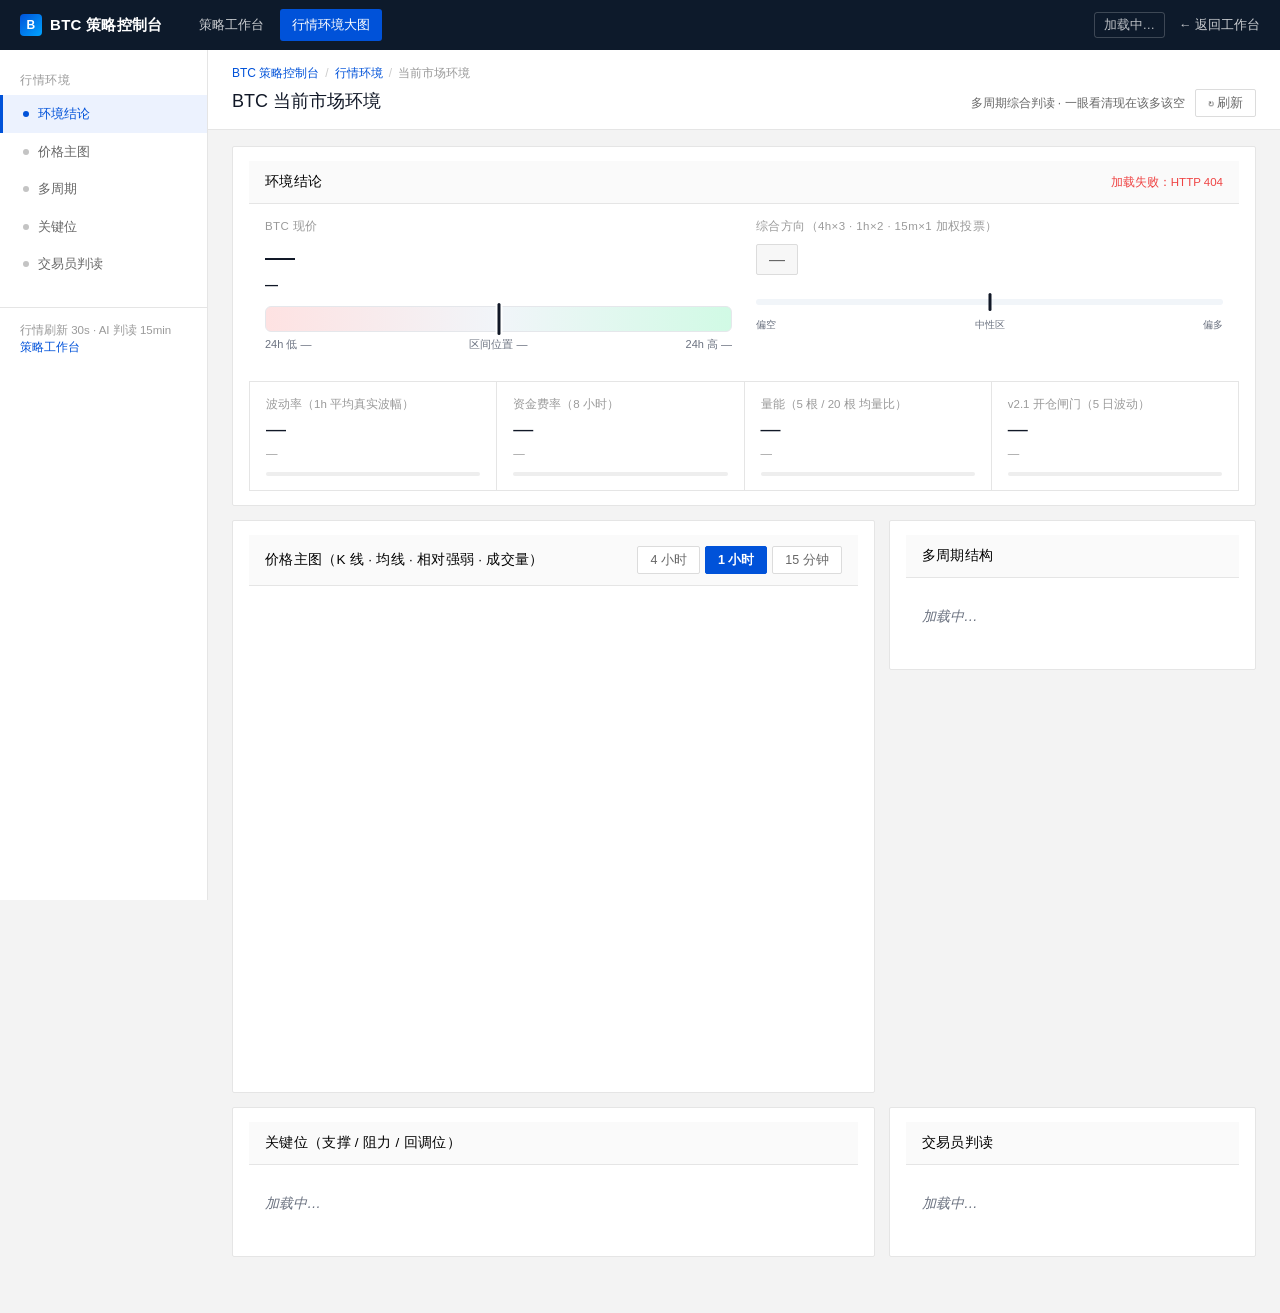
==== commit 594f4b82: "feat(web): 腾讯云控制台风格（行情大图 + 策略工作台） liusir：参考 console.cloud.tencent.com 的展示风格，两个页面都要。  新增 web/tcloud-c" ====
--- a/web/market.html
+++ b/web/market.html
@@ -6,7 +6,7 @@
 <title>BTC 行情环境大图</title>
 <style>
   :root {
-    --bg: #f8fafc;
+    --bg: #f3f3f3;
     --card: #ffffff;
     --border: #e5e7eb;
     --border-strong: #d1d5db;
@@ -220,39 +220,557 @@
   .ai-body { font-size: 13px; line-height: 1.75; white-space: pre-wrap; word-break: break-word; }
   .foot-note { font-size: 11px; color: var(--muted); margin-top: 8px; padding-top: 7px;
                border-top: 1px dashed var(--border); }
+
+
+
+/* ============ 腾讯云控制台配色 ============ */
+:root {
+  --tc-blue: #0052d9;           /* 腾讯云主蓝 */
+  --tc-blue-hover: #003cab;
+  --tc-blue-light: #ecf2fe;
+  --tc-green: #00a400;
+  --tc-orange: #ff7200;
+  --tc-red: #e34d59;
+  --tc-text: #000;
+  --tc-text-2: #000;            /* 二级文字用 opacity 而非灰 */
+  --tc-text-sub: rgba(0,0,0,.6);
+  --tc-text-sub2: rgba(0,0,0,.4);
+  --tc-border: #e5e5e5;
+  --tc-border-2: #dcdcdc;
+  --tc-bg: #f3f3f3;             /* 页面底色 */
+  --tc-bg-card: #fff;
+  --tc-bg-hover: #f5f7fa;
+  --tc-bg-head: #fafafa;        /* 表头 / 标题栏底 */
+}
+
+/* ============ 顶层壳：深色顶栏 + 白底左栏 ============ */
+.tc {
+  display: flex;
+  flex-direction: column;
+  min-height: 100vh;
+  background: var(--tc-bg);
+}
+
+/* --- 深色顶部导航条 --- */
+.tc-top {
+  height: 50px;
+  background: #0d1a2b;          /* 腾讯云控制台深蓝黑 */
+  color: #fff;
+  display: flex;
+  align-items: center;
+  padding: 0 20px;
+  gap: 24px;
+  position: sticky;
+  top: 0;
+  z-index: 100;
+}
+.tc-top .tc-logo {
+  display: flex;
+  align-items: center;
+  gap: 8px;
+  font-size: 15px;
+  font-weight: 600;
+  letter-spacing: .3px;
+  white-space: nowrap;
+}
+.tc-top .tc-logo .tc-mark {
+  width: 22px; height: 22px;
+  border-radius: 4px;
+  background: linear-gradient(135deg, #0052d9, #00a4ff);
+  display: inline-flex; align-items: center; justify-content: center;
+  font-size: 12px; font-weight: 700;
+}
+.tc-top .tc-nav { display: flex; gap: 4px; }
+.tc-top .tc-nav a {
+  color: rgba(255,255,255,.78);
+  text-decoration: none;
+  font-size: 13px;
+  padding: 6px 12px;
+  border-radius: 3px;
+  transition: background .15s, color .15s;
+}
+.tc-top .tc-nav a:hover { background: rgba(255,255,255,.1); color: #fff; }
+.tc-top .tc-nav a.active { background: var(--tc-blue); color: #fff; }
+.tc-top .tc-tools {
+  margin-left: auto;
+  display: flex;
+  align-items: center;
+  gap: 14px;
+  font-size: 12.5px;
+  color: rgba(255,255,255,.72);
+}
+.tc-top .tc-tools .tc-chip {
+  padding: 3px 9px;
+  border: 1px solid rgba(255,255,255,.2);
+  border-radius: 3px;
+  font-variant-numeric: tabular-nums;
+}
+.tc-top .tc-tools a { color: rgba(255,255,255,.78); text-decoration: none; }
+.tc-top .tc-tools a:hover { color: #fff; }
+
+/* --- 主体：左栏 + 内容 --- */
+.tc-body { display: flex; flex: 1; min-height: 0; }
+
+/* --- 白底左侧栏 --- */
+.tc-side {
+  width: 208px;
+  flex: none;
+  background: var(--tc-bg-card);
+  border-right: 1px solid var(--tc-border);
+  padding: 12px 0;
+  position: sticky;
+  top: 50px;
+  height: calc(100vh - 50px);
+  overflow-y: auto;
+}
+.tc-side .tc-group {
+  font-size: 11.5px;
+  color: var(--tc-text-sub2);
+  padding: 10px 20px 6px;
+  letter-spacing: .5px;
+}
+.tc-side .tc-nav { display: flex; flex-direction: column; }
+.tc-side .tc-nav a {
+  display: flex;
+  align-items: center;
+  gap: 9px;
+  padding: 9px 20px;
+  font-size: 13px;
+  color: var(--tc-text-sub);
+  text-decoration: none;
+  border-left: 3px solid transparent;
+  transition: background .12s, color .12s;
+}
+.tc-side .tc-nav a:hover { background: var(--tc-bg-hover); color: var(--tc-text); }
+.tc-side .tc-nav a.active {
+  background: var(--tc-blue-light);
+  color: var(--tc-blue);
+  border-left-color: var(--tc-blue);
+  font-weight: 500;
+}
+.tc-side .tc-nav .nav-dot {
+  width: 6px; height: 6px; border-radius: 50%;
+  background: #c4c4c4; flex: none;
+}
+.tc-side .tc-nav a.active .nav-dot { background: var(--tc-blue); }
+.tc-side .tc-foot {
+  margin-top: auto;
+  padding: 14px 20px 4px;
+  font-size: 11.5px;
+  color: var(--tc-text-sub2);
+  border-top: 1px solid var(--tc-border);
+  margin-top: 24px;
+}
+.tc-side .tc-foot a { color: var(--tc-blue); text-decoration: none; }
+
+/* --- 右侧内容区 --- */
+.tc-main { flex: 1; min-width: 0; display: flex; flex-direction: column; }
+
+/* --- 面包屑 + 页头 --- */
+.tc-page-hd {
+  background: var(--tc-bg-card);
+  border-bottom: 1px solid var(--tc-border);
+  padding: 14px 24px 12px;
+}
+.tc-crumb {
+  font-size: 12px;
+  color: var(--tc-text-sub2);
+  margin-bottom: 6px;
+  display: flex;
+  align-items: center;
+  gap: 6px;
+}
+.tc-crumb a { color: var(--tc-text-sub); text-decoration: none; }
+.tc-crumb a:hover { color: var(--tc-blue); }
+.tc-crumb .sep { color: #ccc; }
+.tc-page-hd .tc-h1-row {
+  display: flex;
+  align-items: baseline;
+  justify-content: space-between;
+  gap: 16px;
+  flex-wrap: wrap;
+}
+.tc-page-hd h1 {
+  font-size: 18px;
+  font-weight: 500;
+  margin: 0;
+  display: flex;
+  align-items: center;
+  gap: 10px;
+}
+.tc-page-hd .tc-sub { font-size: 12px; color: var(--tc-text-sub); }
+.tc-page-hd .tc-actions { display: flex; align-items: center; gap: 10px; }
+
+/* --- 内容容器 --- */
+.tc-content { padding: 16px 24px 48px; display: flex; flex-direction: column; gap: 14px; }
+
+/* --- 分区标题（腾讯云叫「组」）--- */
+.tc-sec-hd {
+  display: flex;
+  align-items: baseline;
+  gap: 10px;
+  margin: 2px 0 -2px;
+}
+.tc-sec-hd h2 { font-size: 14px; font-weight: 500; margin: 0; }
+.tc-sec-hd .meta { font-size: 12px; color: var(--tc-text-sub2); }
+
+/* ============ 卡片：紧凑、底部细线、无重阴影 ============ */
+.tc-card {
+  background: var(--tc-bg-card);
+  border: 1px solid var(--tc-border);
+  border-radius: 2px;
+}
+.tc-card-hd {
+  display: flex;
+  align-items: center;
+  justify-content: space-between;
+  gap: 12px;
+  padding: 11px 16px;
+  border-bottom: 1px solid var(--tc-border);
+  background: var(--tc-bg-head);
+  flex-wrap: wrap;
+}
+.tc-card-hd h3 {
+  font-size: 13.5px;
+  font-weight: 500;
+  margin: 0;
+  display: flex;
+  align-items: center;
+  gap: 8px;
+}
+.tc-card-hd .meta { font-size: 11.5px; color: var(--tc-text-sub2); }
+.tc-card-bd { padding: 14px 16px; }
+
+/* --- 标签 / 徽章 --- */
+.tc-tag {
+  display: inline-flex;
+  align-items: center;
+  gap: 4px;
+  font-size: 11.5px;
+  line-height: 1.6;
+  padding: 0 7px;
+  border-radius: 2px;
+  border: 1px solid;
+  white-space: nowrap;
+}
+.tc-tag.blue   { color: var(--tc-blue);   border-color: #c6d9ff; background: var(--tc-blue-light); }
+.tc-tag.green  { color: var(--tc-green);  border-color: #b7eb8f; background: #f0fbf0; }
+.tc-tag.orange { color: var(--tc-orange); border-color: #ffd4b3; background: #fff7f0; }
+.tc-tag.red    { color: var(--tc-red);    border-color: #ffc7cd; background: #fff5f5; }
+.tc-tag.gray   { color: var(--tc-text-sub); border-color: var(--tc-border-2); background: #f7f7f7; }
+
+/* --- 按钮 --- */
+.tc-btn {
+  display: inline-flex;
+  align-items: center;
+  gap: 5px;
+  height: 28px;
+  padding: 0 13px;
+  font-size: 12.5px;
+  border: 1px solid var(--tc-border-2);
+  border-radius: 2px;
+  background: #fff;
+  color: var(--tc-text-sub);
+  cursor: pointer;
+  transition: all .15s;
+  font-family: inherit;
+}
+.tc-btn:hover { color: var(--tc-blue); border-color: var(--tc-blue); }
+.tc-btn.primary {
+  background: var(--tc-blue);
+  border-color: var(--tc-blue);
+  color: #fff;
+}
+.tc-btn.primary:hover { background: var(--tc-blue-hover); border-color: var(--tc-blue-hover); }
+.tc-btn:disabled { opacity: .45; cursor: not-allowed; }
+.tc-btn:disabled:hover { color: var(--tc-text-sub); border-color: var(--tc-border-2); }
+
+/* ============ 数据表格（腾讯云控制台的核心密度） ============ */
+.tc-table {
+  width: 100%;
+  border-collapse: collapse;
+  font-size: 12.5px;
+}
+.tc-table thead th {
+  background: var(--tc-bg-head);
+  color: var(--tc-text-sub);
+  font-weight: 500;
+  text-align: left;
+  padding: 9px 12px;
+  border-bottom: 1px solid var(--tc-border);
+  white-space: nowrap;
+  position: sticky;
+  top: 0;
+  z-index: 1;
+}
+.tc-table tbody td {
+  padding: 9px 12px;
+  border-bottom: 1px solid #f0f0f0;
+  color: var(--tc-text);
+}
+.tc-table tbody tr:hover { background: var(--tc-bg-hover); }
+.tc-table tbody tr:last-child td { border-bottom: none; }
+.tc-table .num {
+  text-align: right;
+  font-variant-numeric: tabular-nums;
+}
+.tc-table .tc-pos { color: var(--tc-green); }
+.tc-table .tc-neg { color: var(--tc-red); }
+.tc-table .tc-flat { color: var(--tc-text-sub2); }
+
+/* --- 关键指标大数字 --- */
+.tc-metric { display: flex; flex-direction: column; gap: 3px; }
+.tc-metric .v {
+  font-size: 24px;
+  font-weight: 500;
+  line-height: 1.15;
+  font-variant-numeric: tabular-nums;
+}
+.tc-metric .k { font-size: 11.5px; color: var(--tc-text-sub2); }
+.tc-metric .v.up { color: var(--tc-green); }
+.tc-metric .v.down { color: var(--tc-red); }
+
+/* --- 指标网格（4 列 KPI）--- */
+.tc-kpi-grid {
+  display: grid;
+  grid-template-columns: repeat(4, 1fr);
+  gap: 1px;
+  background: var(--tc-border);
+  border: 1px solid var(--tc-border);
+}
+.tc-kpi {
+  background: #fff;
+  padding: 14px 16px;
+  display: flex;
+  flex-direction: column;
+  gap: 4px;
+}
+.tc-kpi .k { font-size: 11.5px; color: var(--tc-text-sub2); }
+.tc-kpi .v {
+  font-size: 20px; font-weight: 500; font-variant-numeric: tabular-nums; line-height: 1.2;
+}
+.tc-kpi .d { font-size: 11.5px; color: var(--tc-text-sub2); }
+
+/* --- 双栏 split --- */
+.tc-split {
+  display: grid;
+  grid-template-columns: 1fr 1fr;
+  gap: 14px;
+  align-items: start;
+}
+.tc-split > * { min-width: 0; }
+
+/* --- 空态 --- */
+.tc-empty {
+  padding: 28px 16px;
+  text-align: center;
+  color: var(--tc-text-sub2);
+  font-size: 12.5px;
+}
+
+/* --- 响应式 --- */
+@media (max-width: 1100px) {
+  .tc-kpi-grid { grid-template-columns: repeat(2, 1fr); }
+  .tc-split { grid-template-columns: 1fr; }
+}
+@media (max-width: 780px) {
+  .tc-top { height: auto; padding: 8px 12px; flex-wrap: wrap; gap: 10px; }
+  .tc-top .tc-nav { overflow-x: auto; }
+  .tc-body { flex-direction: column; }
+  .tc-side {
+    width: 100%; height: auto; position: static;
+    border-right: none; border-bottom: 1px solid var(--tc-border);
+    padding: 6px 0;
+  }
+  .tc-side .tc-nav { flex-direction: row; overflow-x: auto; }
+  .tc-side .tc-nav a { border-left: none; border-bottom: 2px solid transparent; white-space: nowrap; }
+  .tc-side .tc-nav a.active { border-left: none; border-bottom-color: var(--tc-blue); }
+  .tc-side .tc-group, .tc-side .tc-foot { display: none; }
+  .tc-content { padding: 12px; }
+  .tc-page-hd { padding: 12px; }
+  .tc-kpi-grid { grid-template-columns: 1fr; }
+}
+
+
+/* ============ 旧 .card/.card-hd → 腾讯云视觉（结构不动，只改外观） ============ */
+.tc .card {
+  background: var(--tc-bg-card);
+  border: 1px solid var(--tc-border);
+  border-radius: 2px;
+  box-shadow: none;
+}
+.tc .card-hd {
+  display: flex;
+  align-items: center;
+  justify-content: space-between;
+  gap: 12px;
+  padding: 11px 16px;
+  margin-bottom: 0;
+  border-bottom: 1px solid var(--tc-border);
+  background: var(--tc-bg-head);
+  flex-wrap: wrap;
+}
+.tc .card-hd h3 {
+  font-size: 13.5px;
+  font-weight: 500;
+  margin: 0;
+  color: var(--tc-text);
+}
+/* 卡片正文统一内边距（原来靠 .card > * 的 margin 撑开） */
+.tc .card > .hero,
+.tc .card > .tile-row,
+.tc .card > .split,
+.tc .card > .chart-wrap,
+.tc .card > .chart-legend,
+.tc .card > .ai-box,
+.tc .card > .levels-list,
+.tc .card > .tf-table,
+.tc .card > div:not([class]) { padding: 14px 16px; }
+.tc .card > .chart-wrap { padding: 10px 12px 4px; }
+.tc .card > .chart-legend { padding: 0 12px 10px; }
+.tc .card > .tile-row { padding: 0; border-top: 1px solid var(--tc-border); }
+.tc .card > .split { padding: 0; }
+.tc .card > .split > .card { border: none; border-top: 1px solid var(--tc-border); }
+/* 按钮 */
+.tc button {
+  height: 28px;
+  padding: 0 12px;
+  font-size: 12.5px;
+  border: 1px solid var(--tc-border-2);
+  border-radius: 2px;
+  background: #fff;
+  color: var(--tc-text-sub);
+  cursor: pointer;
+  font-family: inherit;
+  transition: all .15s;
+}
+.tc button:hover { color: var(--tc-blue); border-color: var(--tc-blue); }
+.tc button.active,
+.tc .tf-tabs button.active {
+  background: var(--tc-blue); border-color: var(--tc-blue); color: #fff;
+}
+/* 元信息 */
+.tc .meta { color: var(--tc-text-sub2); font-size: 11.5px; }
+/* 数值等宽 */
+.tc .hero-price .big,
+.tc .tile .t-val,
+.tc .verdict-badge,
+.tc .norm-marker { font-variant-numeric: tabular-nums; }
+/* 链接 */
+.tc a { color: var(--tc-blue); }
+/* 滚动条留白 */
+.tc-content { padding-bottom: 56px; }
+
+/* ============ 腾讯云表格：关键位 / 多周期 ============ */
+.tc .tc-table { font-size: 12.5px; }
+.tc .tc-table thead th {
+  background: var(--tc-bg-head);
+  color: var(--tc-text-sub);
+  font-weight: 500;
+  text-align: left;
+  padding: 8px 12px;
+  border-bottom: 1px solid var(--tc-border);
+  white-space: nowrap;
+}
+.tc .tc-table tbody td {
+  padding: 8px 12px;
+  border-bottom: 1px solid #f0f0f0;
+}
+.tc .tc-table tbody tr:hover { background: var(--tc-bg-hover); }
+.tc .tc-table tbody tr:last-child td { border-bottom: none; }
+.tc .tc-table .num { text-align: right; font-variant-numeric: tabular-nums; }
+.tc .tc-table .tc-pos { color: var(--tc-green); }
+.tc .tc-table .tc-neg { color: var(--tc-red); }
+.tc .tc-table .tc-flat { color: var(--tc-text-sub2); }
+/* 关键位行：左侧色条（腾讯云列表常见做法） */
+.tc .lv-table td:first-child { border-left: 3px solid var(--tc-border-2); }
+.tc .lv-table tr[data-kind="resist"] td:first-child { border-left-color: var(--tc-red); }
+.tc .lv-table tr[data-kind="support"] td:first-child { border-left-color: var(--tc-green); }
+.tc .lv-table tr[data-kind="pullback"] td:first-child { border-left-color: var(--tc-blue); }
+.tc .lv-table tr[data-kind="current"] td:first-child { border-left-color: var(--tc-orange); }
+
+/* ============ 腾讯云 KPI 网格内的条形 ============ */
+.tc .tc-kpi .t-lbl { font-size: 11.5px; color: var(--tc-text-sub2); }
+.tc .tc-kpi .t-val { font-size: 20px; font-weight: 500; line-height: 1.2; }
+.tc .tc-kpi .t-sub { font-size: 11.5px; color: var(--tc-text-sub2); }
+.tc .tc-kpi .t-bar {
+  height: 4px;
+  background: #eee;
+  border-radius: 2px;
+  overflow: hidden;
+  margin-top: 6px;
+}
+.tc .tc-kpi .t-bar > i { display: block; height: 100%; border-radius: 2px; }
+/* 环境结论：腾讯云大数字 + 徽章 */
+.tc .hero { display: grid; grid-template-columns: 1fr 1fr; gap: 24px; align-items: start; }
+.tc .hero .lbl { font-size: 11.5px; color: var(--tc-text-sub2); margin-bottom: 4px; }
+.tc .hero-price .big { font-size: 30px; font-weight: 500; font-variant-numeric: tabular-nums; line-height: 1.1; }
+.tc .hero-price .chg { font-size: 13px; font-variant-numeric: tabular-nums; margin-top: 2px; }
+.tc .verdict-badge {
+  display: inline-flex; align-items: center; gap: 6px;
+  font-size: 16px; font-weight: 500;
+  padding: 6px 12px; border-radius: 2px;
+  border: 1px solid var(--tc-border-2);
+  background: #f7f7f7; color: var(--tc-text);
+}
+.tc .verdict-badge.v-bull { color: var(--tc-red); border-color: #ffc7cd; background: #fff5f5; }
+.tc .verdict-badge.v-bear { color: var(--tc-green); border-color: #b7eb8f; background: #f0fbf0; }
+.tc .verdict-badge.v-neu  { color: var(--tc-text-sub); }
+@media (max-width: 900px) { .tc .hero { grid-template-columns: 1fr; } }
 </style>
 </head>
 <body>
-<div class="wb">
-
-  <aside class="wb-side">
-    <div class="wb-logo">
-      <b>⬛ BTC 行情环境</b>
-      <small>多周期 · 一眼判读</small>
+<div class="tc">
+
+  <!-- 深色顶部导航条（腾讯云控制台风格）-->
+  <header class="tc-top">
+    <div class="tc-logo"><span class="tc-mark">B</span>BTC 策略控制台</div>
+    <nav class="tc-nav">
+      <a href="/">策略工作台</a>
+      <a href="/market" class="active">行情环境大图</a>
+    </nav>
+    <div class="tc-tools">
+      <span class="tc-chip" id="updated">加载中…</span>
+      <a href="/">← 返回工作台</a>
     </div>
-    <nav class="wb-nav">
-      <a href="#sec-verdict" class="active"><span class="nav-dot"></span>环境结论</a>
-      <a href="#sec-chart"><span class="nav-dot"></span>价格主图</a>
-      <a href="#sec-tf"><span class="nav-dot"></span>多周期</a>
-      <a href="#sec-levels"><span class="nav-dot"></span>关键位</a>
-      <a href="#sec-advisory"><span class="nav-dot"></span>交易员判读</a>
-    </nav>
-    <div class="wb-side-foot">
-      行情刷新 30s · AI 判读 15min<br>
-      <a href="/">← 返回策略工作台</a>
-    </div>
-  </aside>
-
-  <div class="wb-main">
-    <header class="wb-top">
-      <h1>BTC 当前市场环境</h1>
-      <div style="display:flex; align-items:center; gap:12px; flex-wrap:wrap">
-        <div class="meta" id="updated">加载中…</div>
-        <button onclick="loadBoard(true)">↻ 刷新</button>
+  </header>
+
+  <div class="tc-body">
+
+    <aside class="tc-side">
+      <div class="tc-group">行情环境</div>
+      <nav class="tc-nav">
+        <a href="#sec-verdict" class="active"><span class="nav-dot"></span>环境结论</a>
+        <a href="#sec-chart"><span class="nav-dot"></span>价格主图</a>
+        <a href="#sec-tf"><span class="nav-dot"></span>多周期</a>
+        <a href="#sec-levels"><span class="nav-dot"></span>关键位</a>
+        <a href="#sec-advisory"><span class="nav-dot"></span>交易员判读</a>
+      </nav>
+      <div class="tc-foot">
+        行情刷新 30s · AI 判读 15min<br>
+        <a href="/">策略工作台</a>
       </div>
-    </header>
-
-    <div class="wb-content">
+    </aside>
+
+    <div class="tc-main">
+
+      <!-- 面包屑 + 页头 -->
+      <div class="tc-page-hd">
+        <div class="tc-crumb">
+          <a href="/">BTC 策略控制台</a><span class="sep">/</span>
+          <a href="/market">行情环境</a><span class="sep">/</span>
+          <span>当前市场环境</span>
+        </div>
+        <div class="tc-h1-row">
+          <h1>BTC 当前市场环境</h1>
+          <div class="tc-actions">
+            <span class="tc-sub">多周期综合判读 · 一眼看清现在该多该空</span>
+            <button class="tc-btn" onclick="loadBoard(true)">↻ 刷新</button>
+          </div>
+        </div>
+      </div>
+
+      <div class="tc-content">
 
       <!-- 1. 环境结论 -->
       <div class="card" id="sec-verdict">
@@ -290,29 +808,29 @@
           </div>
         </div>
 
-        <div class="tile-row" style="margin-top:14px">
-          <div class="tile">
-            <div class="t-lbl">波动率（1h 平均真实波幅）</div>
-            <div class="t-val" id="t-vol">—</div>
-            <div class="t-sub" id="t-vol-sub">—</div>
+        <div class="tc-kpi-grid" style="margin-top:14px">
+          <div class="tc-kpi">
+            <div class="k t-lbl">波动率（1h 平均真实波幅）</div>
+            <div class="v t-val" id="t-vol">—</div>
+            <div class="d t-sub" id="t-vol-sub">—</div>
             <div class="t-bar" id="t-vol-bar"></div>
           </div>
-          <div class="tile">
-            <div class="t-lbl">资金费率（8 小时）</div>
-            <div class="t-val" id="t-fund">—</div>
-            <div class="t-sub" id="t-fund-sub">—</div>
+          <div class="tc-kpi">
+            <div class="k t-lbl">资金费率（8 小时）</div>
+            <div class="v t-val" id="t-fund">—</div>
+            <div class="d t-sub" id="t-fund-sub">—</div>
             <div class="t-bar" id="t-fund-bar"></div>
           </div>
-          <div class="tile">
-            <div class="t-lbl">量能（5 根 / 20 根 均量比）</div>
-            <div class="t-val" id="t-vol-2">—</div>
-            <div class="t-sub" id="t-vol2-sub">—</div>
+          <div class="tc-kpi">
+            <div class="k t-lbl">量能（5 根 / 20 根 均量比）</div>
+            <div class="v t-val" id="t-vol-2">—</div>
+            <div class="d t-sub" id="t-vol2-sub">—</div>
             <div class="t-bar" id="t-vol2-bar"></div>
           </div>
-          <div class="tile">
-            <div class="t-lbl">v2.1 开仓闸门（5 日波动）</div>
-            <div class="t-val" id="t-gate">—</div>
-            <div class="t-sub" id="t-gate-sub">—</div>
+          <div class="tc-kpi">
+            <div class="k t-lbl">v2.1 开仓闸门（5 日波动）</div>
+            <div class="v t-val" id="t-gate">—</div>
+            <div class="d t-sub" id="t-gate-sub">—</div>
             <div class="t-bar" id="t-gate-bar"></div>
           </div>
         </div>
@@ -364,9 +882,10 @@
         </div>
       </div>
 
-    </div>
-  </div>
-</div>
+      </div><!-- /tc-content -->
+    </div><!-- /tc-main -->
+  </div><!-- /tc-body -->
+</div><!-- /tc -->
 
 <script>
 "use strict";
@@ -594,11 +1113,11 @@
         <span class="tf-w">权重 ×${weights[tf]} · 得分 ${_fmtNum(t.score_trend + t.score_momentum + t.score_volatility, 0)}</span>
       </div>
       <div class="tf-tags">
-        <span class="tag ${trendCls}">趋势 ${t.trend || "—"}</span>
-        <span class="tag ${macdCls}">动能 ${t.macd_state || "—"}</span>
-        <span class="tag ${rsiCls}">相对强弱 ${_fmtNum(t.rsi, 0)} ${t.rsi_state || ""}</span>
-        <span class="tag ${volCls}">量能 ${t.vol_regime || "—"}</span>
-        <span class="tag ${structCls}">结构 ${t.structure || "—"}</span>
+        <span class="tc-tag ${_tcTagCls(trendCls)}">趋势 ${t.trend || "—"}</span>
+        <span class="tc-tag ${_tcTagCls(macdCls)}">动能 ${t.macd_state || "—"}</span>
+        <span class="tc-tag ${_tcTagCls(rsiCls)}">相对强弱 ${_fmtNum(t.rsi, 0)} ${t.rsi_state || ""}</span>
+        <span class="tc-tag ${_tcTagCls(volCls)}">量能 ${t.vol_regime || "—"}</span>
+        <span class="tc-tag ${_tcTagCls(structCls)}">结构 ${t.structure || "—"}</span>
       </div>
       <div class="dims">
         ${_dimBar("趋势", t.score_trend)}
@@ -615,6 +1134,10 @@
   const agg = d.aggregate || {};
   document.getElementById("tf-meta").textContent =
     agg.consensus ? `一致性 ${agg.consensus}` : "";
+}
+function _tcTagCls(cls) {
+  // 旧 .tag 的 g/r/a 配色 → 腾讯云 .tc-tag 配色
+  return { g: "green", r: "red", a: "orange" }[cls] || "gray";
 }
 function _dimBar(label, score) {
   const s = score === null || score === undefined ? 0 : score;
@@ -660,14 +1183,16 @@
 
   rows.sort((a, b) => b.px - a.px);
 
-  let html = `<table class="lv-table">
+  let html = `<table class="tc-table lv-table">
     <thead><tr><th>性质</th><th>位置</th><th style="text-align:right">价位</th><th style="text-align:right">距现价</th></tr></thead><tbody>`;
   for (const r of rows) {
-    html += `<tr>
+    // data-kind 供 CSS 左侧色条（腾讯云列表风格）：阻力=红 支撑=绿 回调位=蓝
+    const kind = r.cls === "res" ? "resist" : (r.cls === "sup" ? "support" : "pullback");
+    html += `<tr data-kind="${kind}">
       <td><span class="lv-tag ${r.cls}">${r.tag}</span></td>
       <td>${r.label}</td>
-      <td class="r">${_fmtPx(r.px, 1)}</td>
-      <td class="r ${_cls(r.dist)}">${r.dist === null ? "—" : _sign(r.dist) + _fmtNum(r.dist, 2) + "%"}</td>
+      <td class="num">${_fmtPx(r.px, 1)}</td>
+      <td class="num ${_cls(r.dist)}">${r.dist === null ? "—" : _sign(r.dist) + _fmtNum(r.dist, 2) + "%"}</td>
     </tr>`;
   }
   html += `</tbody></table>`;
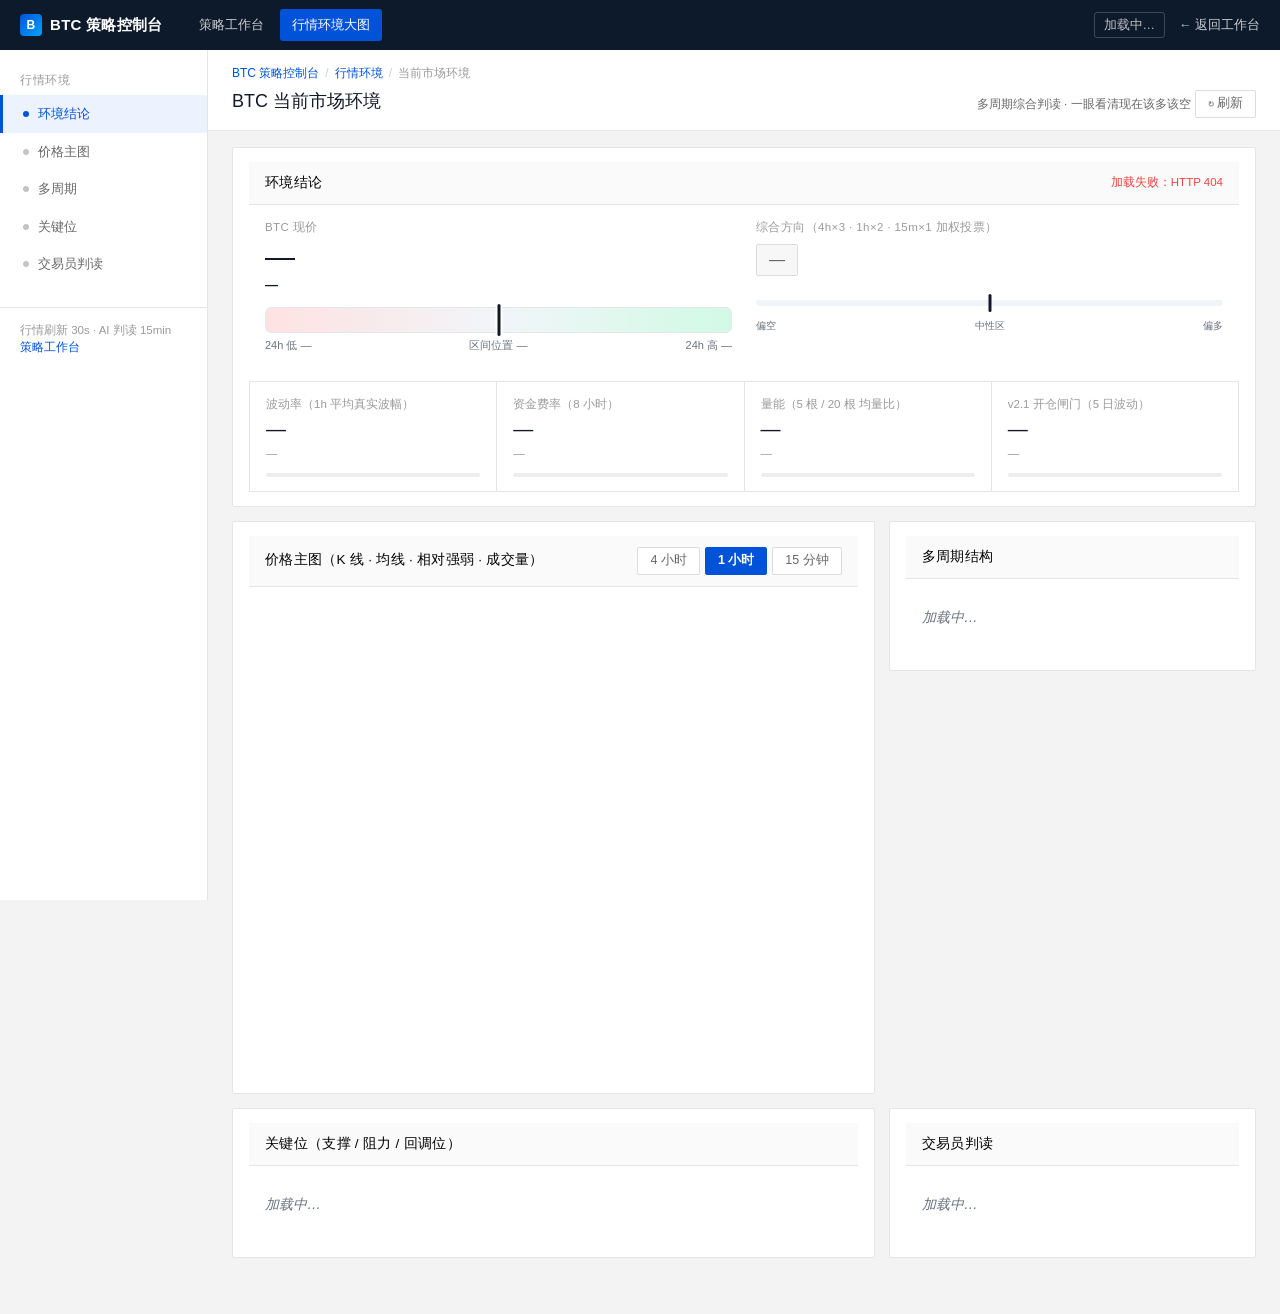
==== commit 51cdfd1a: "fix(web): 行高 550px 类名冲突 + td 过宽 + 胜率卡占满行 + 删分代明细 liusir 四条反馈一次修完。  ★ 根因：类名冲突   腾讯云侧栏 .tc-side（positi" ====
--- a/web/market.html
+++ b/web/market.html
@@ -312,7 +312,7 @@
 .tc-body { display: flex; flex: 1; min-height: 0; }
 
 /* --- 白底左侧栏 --- */
-.tc-side {
+.tc-sidebar {
   width: 208px;
   flex: none;
   background: var(--tc-bg-card);
@@ -323,14 +323,14 @@
   height: calc(100vh - 50px);
   overflow-y: auto;
 }
-.tc-side .tc-group {
+.tc-sidebar .tc-group {
   font-size: 11.5px;
   color: var(--tc-text-sub2);
   padding: 10px 20px 6px;
   letter-spacing: .5px;
 }
-.tc-side .tc-nav { display: flex; flex-direction: column; }
-.tc-side .tc-nav a {
+.tc-sidebar .tc-nav { display: flex; flex-direction: column; }
+.tc-sidebar .tc-nav a {
   display: flex;
   align-items: center;
   gap: 9px;
@@ -341,19 +341,19 @@
   border-left: 3px solid transparent;
   transition: background .12s, color .12s;
 }
-.tc-side .tc-nav a:hover { background: var(--tc-bg-hover); color: var(--tc-text); }
-.tc-side .tc-nav a.active {
+.tc-sidebar .tc-nav a:hover { background: var(--tc-bg-hover); color: var(--tc-text); }
+.tc-sidebar .tc-nav a.active {
   background: var(--tc-blue-light);
   color: var(--tc-blue);
   border-left-color: var(--tc-blue);
   font-weight: 500;
 }
-.tc-side .tc-nav .nav-dot {
+.tc-sidebar .tc-nav .nav-dot {
   width: 6px; height: 6px; border-radius: 50%;
   background: #c4c4c4; flex: none;
 }
-.tc-side .tc-nav a.active .nav-dot { background: var(--tc-blue); }
-.tc-side .tc-foot {
+.tc-sidebar .tc-nav a.active .nav-dot { background: var(--tc-blue); }
+.tc-sidebar .tc-foot {
   margin-top: auto;
   padding: 14px 20px 4px;
   font-size: 11.5px;
@@ -361,7 +361,7 @@
   border-top: 1px solid var(--tc-border);
   margin-top: 24px;
 }
-.tc-side .tc-foot a { color: var(--tc-blue); text-decoration: none; }
+.tc-sidebar .tc-foot a { color: var(--tc-blue); text-decoration: none; }
 
 /* --- 右侧内容区 --- */
 .tc-main { flex: 1; min-width: 0; display: flex; flex-direction: column; }
@@ -577,15 +577,15 @@
   .tc-top { height: auto; padding: 8px 12px; flex-wrap: wrap; gap: 10px; }
   .tc-top .tc-nav { overflow-x: auto; }
   .tc-body { flex-direction: column; }
-  .tc-side {
+  .tc-sidebar {
     width: 100%; height: auto; position: static;
     border-right: none; border-bottom: 1px solid var(--tc-border);
     padding: 6px 0;
   }
-  .tc-side .tc-nav { flex-direction: row; overflow-x: auto; }
-  .tc-side .tc-nav a { border-left: none; border-bottom: 2px solid transparent; white-space: nowrap; }
-  .tc-side .tc-nav a.active { border-left: none; border-bottom-color: var(--tc-blue); }
-  .tc-side .tc-group, .tc-side .tc-foot { display: none; }
+  .tc-sidebar .tc-nav { flex-direction: row; overflow-x: auto; }
+  .tc-sidebar .tc-nav a { border-left: none; border-bottom: 2px solid transparent; white-space: nowrap; }
+  .tc-sidebar .tc-nav a.active { border-left: none; border-bottom-color: var(--tc-blue); }
+  .tc-sidebar .tc-group, .tc-side .tc-foot { display: none; }
   .tc-content { padding: 12px; }
   .tc-page-hd { padding: 12px; }
   .tc-kpi-grid { grid-template-columns: 1fr; }
@@ -737,7 +737,7 @@
 
   <div class="tc-body">
 
-    <aside class="tc-side">
+    <aside class="tc-sidebar">
       <div class="tc-group">行情环境</div>
       <nav class="tc-nav">
         <a href="#sec-verdict" class="active"><span class="nav-dot"></span>环境结论</a>
@@ -763,7 +763,7 @@
         </div>
         <div class="tc-h1-row">
           <h1>BTC 当前市场环境</h1>
-          <div class="tc-actions">
+          <div class="tc-hd-actions">
             <span class="tc-sub">多周期综合判读 · 一眼看清现在该多该空</span>
             <button class="tc-btn" onclick="loadBoard(true)">↻ 刷新</button>
           </div>
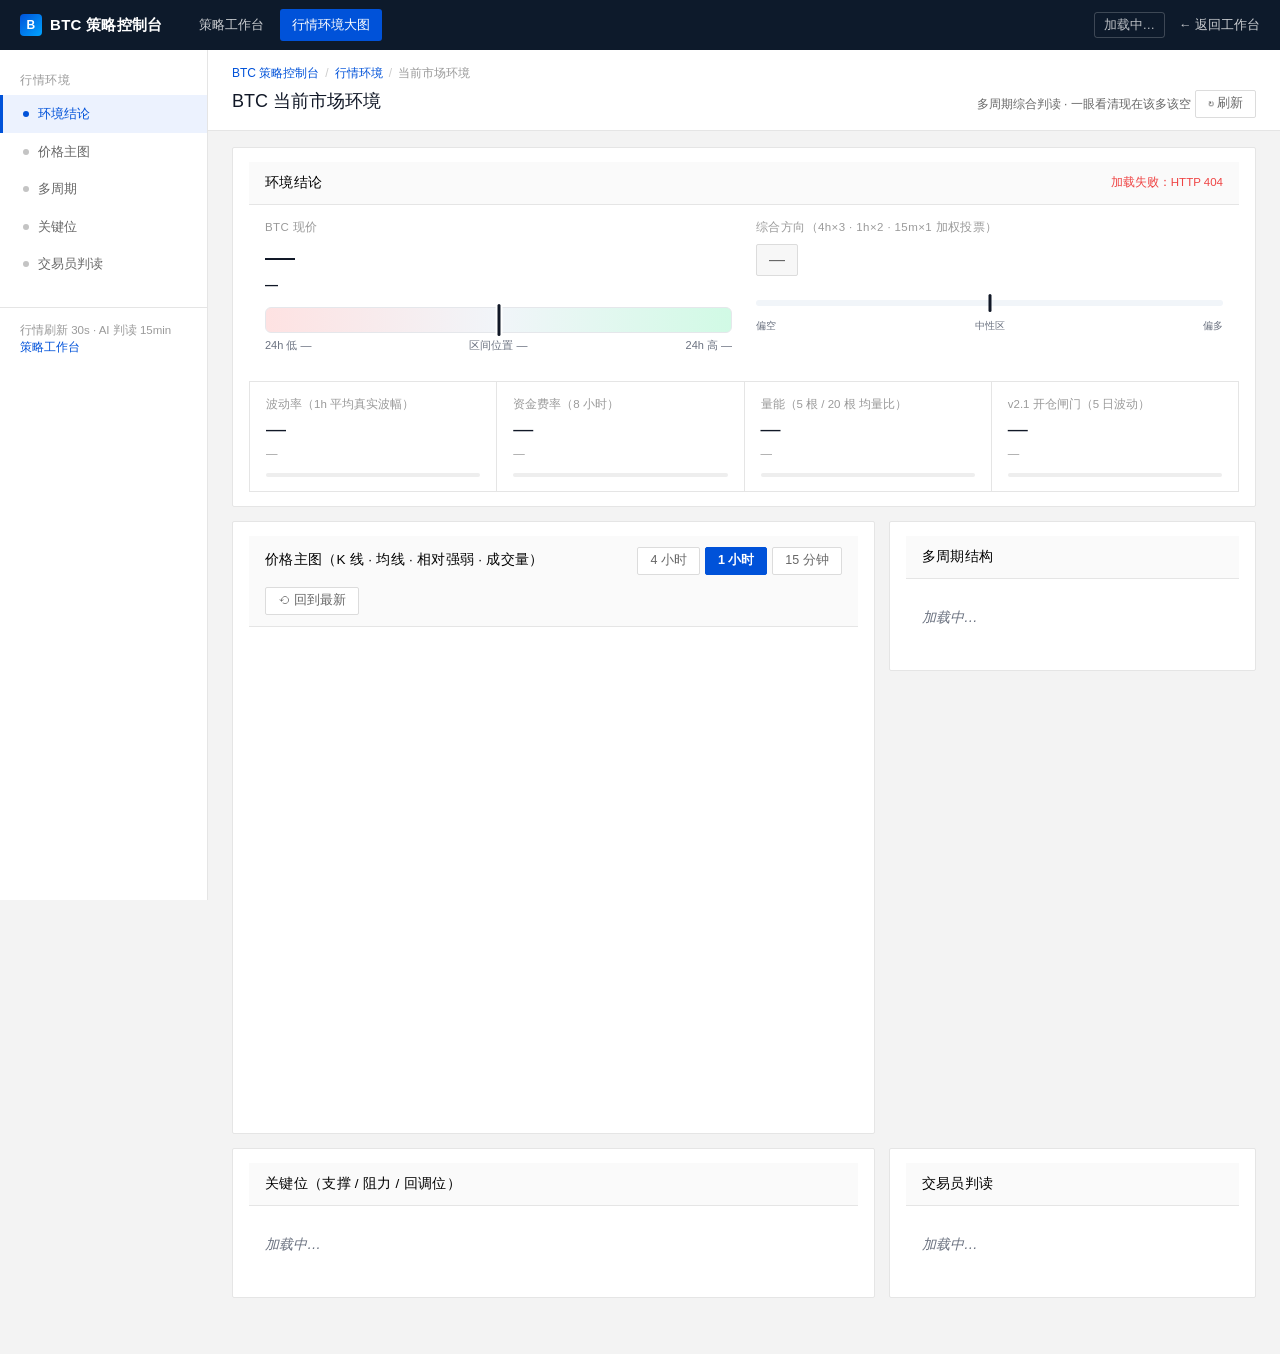
==== commit 1e1ee97c: "feat(web): 价格主图左右滑动 + 历史翻页（前端接上 /api/market_chart） - 拖拽平移（鼠标+触屏）：改 _rightGap 重画切片，右拖往过去走 - 滚轮缩放视口根数（" ====
--- a/web/market.html
+++ b/web/market.html
@@ -160,6 +160,10 @@
   .tf-tabs button { padding: 3px 11px; font-size: 12px; }
   .chart-wrap { position: relative; }
   #chart-canvas { width: 100%; height: 460px; display: block; cursor: crosshair; }
+  .chart-wrap.dragging #chart-canvas { cursor: grabbing; }
+  .chart-msg { position: absolute; top: 8px; left: 10px; padding: 3px 10px;
+               background: rgba(255,255,255,.92); border: 1px solid var(--border);
+               border-radius: 6px; font-size: 11px; color: var(--muted); pointer-events: none; }
   @media (max-width: 700px) { #chart-canvas { height: 340px; } }
   .chart-legend { display: flex; gap: 14px; flex-wrap: wrap; font-size: 11px; color: var(--muted);
                   margin-top: 8px; font-variant-numeric: tabular-nums; }
@@ -846,9 +850,11 @@
               <button data-tf="1h" class="active" onclick="switchTf('1h')">1 小时</button>
               <button data-tf="15m" onclick="switchTf('15m')">15 分钟</button>
             </div>
+            <button id="chart-reset" title="翻看历史后回到最新 K 线">⟲ 回到最新</button>
           </div>
           <div class="chart-wrap" id="chart-wrap">
             <canvas id="chart-canvas"></canvas>
+            <div class="chart-msg" id="chart-msg" hidden></div>
             <div class="tip" id="chart-tip" hidden></div>
           </div>
           <div class="chart-legend" id="chart-legend"></div>
@@ -895,6 +901,10 @@
 let _tf = "1h";             // 当前主图周期
 let _hover = -1;            // 十字光标落在第几根 K 线
 let _chartGeom = null;      // 画图时的坐标映射（供 tooltip 用）
+let _chartStore = {};       // tf → 已加载的深历史序列（/api/market_chart，往左翻页拼接）
+let _viewBars = 160;        // 视口显示多少根 K 线（滚轮改这个）
+let _rightGap = 0;          // 视口右端离最新一根还有几根（0 = 贴着最新；拖拽改这个）
+let _histLoading = false;   // 历史翻页请求进行中
 
 const TF_LABEL = { "4h": "4 小时", "1h": "1 小时", "15m": "15 分钟" };
 
@@ -926,6 +936,7 @@
     const d = await r.json();
     _board = d;
     renderBoard(d);
+    _refreshTail();   // 顺带把深历史尾部刷到最新（chart 翻页数据）
   } catch (e) {
     // 页面被销毁（切标签页/关闭）时 document 可能已不可用 → 别在错误处理里再抛一次
     if (typeof document === "undefined" || !document.getElementById) return;
@@ -1212,29 +1223,58 @@
     <div class="ai-label"><span>${isLong ? "交易员判读" : "规则判读"}</span><span>${adv.risk || ""}</span></div>
     <div class="ai-body">${text}</div>
   </div>
-  <div class="foot-note">数据源：gate.io 实时行情 · 行情指标 30 秒刷新 · 判读由 ${adv.text_source === "mimo" ? "AI 模型生成" : "规则兜底"}（与 Telegram 判读同一套指标口径）· 判读文中的价格为生成时刻快照，最多滞后 15 分钟</div>`;
+  <div class="foot-note">数据源：gate.io 实时行情 · 行情指标 30 秒刷新 · 判读由 ${adv.text_source === "mimo" ? "AI 模型生成" : "规则兜底"}（指标口径与 Telegram 判读同源，均走 trader_view 指标引擎；Telegram 版是规则模板逐项展开，本卡是 AI 综合叙述）· 判读文中的价格为生成时刻快照，最多滞后 15 分钟</div>`;
   document.getElementById("adv-meta").textContent = adv.verdict || "";
 }
 
 // ============================ 主图绘制 ============================
+// ---------- 深历史序列（/api/market_chart）----------
+// 主图数据两级：_chartStore[tf] 是深历史分页序列（拖拽/翻页往左拼），
+// 拉不到时回落 _board.chart[tf] 的固定窗口。指标在服务端全序列算好，
+// 这里只做切片 —— 任意窗口切法 EMA/数值一致，拼接无缝。
+function _chartSeries() {
+  const s = _chartStore[_tf];
+  if (s && s.t && s.t.length) return s;
+  return (_board && _board.chart && _board.chart[_tf]) || null;
+}
+
+function _chartView() {
+  const s = _chartSeries();
+  if (!s || !s.t || !s.t.length) return null;
+  const total = s.t.length;
+  const vb = Math.max(10, Math.min(_viewBars, total));
+  const gap = Math.max(0, Math.min(_rightGap, total - vb));
+  const hi = total - gap;   // exclusive
+  const lo = hi - vb;
+  const out = { _lo: lo, _hi: hi, _total: total };
+  for (const k of ["t", "o", "h", "l", "c", "v", "ema20", "ema50", "rsi"]) {
+    out[k] = Array.isArray(s[k]) ? s[k].slice(lo, hi) : new Array(vb).fill(null);
+  }
+  return out;
+}
+
 function switchTf(tf) {
   _tf = tf;
   _hover = -1;
+  _rightGap = 0;
+  _viewBars = 160;
   document.querySelectorAll("#tf-tabs button").forEach(b => {
     b.classList.toggle("active", b.dataset.tf === tf);
   });
+  loadChartHistory();   // 深历史（失败时 drawChart 自动回落 board 窗口）
   drawChart();
 }
 
 function drawChart() {
   const cv = document.getElementById("chart-canvas");
-  if (!cv || !_board || !_board.chart) return;
-  const data = _board.chart[_tf];
+  if (!cv) return;
+  const data = _chartView();
   if (!data || !data.t || !data.t.length) {
     const g = cv.getContext("2d");
     g.clearRect(0, 0, cv.width, cv.height);
     return;
   }
+  _rightGap = data._total - data._hi;   // 归一化：缩放/翻页后以实际视口为准
 
   const dpr = window.devicePixelRatio || 1;
   const cssW = cv.clientWidth || 800;
@@ -1329,16 +1369,18 @@
   drawLine(data.ema50, "#8b5cf6", 1.4);
   drawLine(data.ema20, "#f59e0b", 1.4);
 
-  // ---- 现价线 ----
-  const lastC = data.c[n - 1];
-  const lastY = Y(lastC);
-  g.strokeStyle = "#111827"; g.lineWidth = 1; g.setLineDash([3, 3]);
-  g.beginPath(); g.moveTo(padL, lastY); g.lineTo(padL + plotW, lastY); g.stroke();
-  g.setLineDash([]);
-  g.fillStyle = "#111827";
-  g.fillRect(padL + plotW + 2, lastY - 8, padR - 4, 16);
-  g.fillStyle = "#fff"; g.textAlign = "left"; g.font = "10px -apple-system, sans-serif";
-  g.fillText(_fmtPx(lastC, 0), padL + plotW + 6, lastY + 3.5);
+  // ---- 现价线（只有视口贴着最新一根时才是「现价」；翻看历史时不画，避免把历史价位误读成现价）----
+  if (data._hi === data._total) {
+    const lastC = data.c[n - 1];
+    const lastY = Y(lastC);
+    g.strokeStyle = "#111827"; g.lineWidth = 1; g.setLineDash([3, 3]);
+    g.beginPath(); g.moveTo(padL, lastY); g.lineTo(padL + plotW, lastY); g.stroke();
+    g.setLineDash([]);
+    g.fillStyle = "#111827";
+    g.fillRect(padL + plotW + 2, lastY - 8, padR - 4, 16);
+    g.fillStyle = "#fff"; g.textAlign = "left"; g.font = "10px -apple-system, sans-serif";
+    g.fillText(_fmtPx(lastC, 0), padL + plotW + 6, lastY + 3.5);
+  }
 
   // ---- 成交量 ----
   let vmax = 0;
@@ -1378,13 +1420,16 @@
   _chartGeom = { X, Y, n, data, padL, plotW, padR };
 
   // ---- 图例 ----
-  const tfs = (_board.tfs || {})[_tf] || {};
+  const tfs = ((_board || {}).tfs || {})[_tf] || {};
+  const moreBefore = !!(_chartSeries() || {}).has_more_before;
+  const rangeTxt = data._total > data.t.length
+    ? `显示 ${data.t.length} / 已载 ${data._total} 根` : `共 ${n} 根`;
   document.getElementById("chart-legend").innerHTML = `
     <span class="lg"><i class="sq" style="background:#10b981"></i>涨</span>
     <span class="lg"><i class="sq" style="background:#ef4444"></i>跌</span>
     <span class="lg"><i style="background:#f59e0b"></i>EMA20 ${_fmtNum(tfs.ema20, 1)}</span>
     <span class="lg"><i style="background:#8b5cf6"></i>EMA50 ${_fmtNum(tfs.ema50, 1)}</span>
-    <span class="lg">${TF_LABEL[_tf]} 共 ${n} 根 · 趋势 ${tfs.trend || "—"} · ${tfs.structure || "—"}</span>`;
+    <span class="lg">${TF_LABEL[_tf]} ${rangeTxt} · 趋势 ${tfs.trend || "—"} · ${tfs.structure || "—"}${moreBefore ? " · ← 左右拖动回看更早" : ""}</span>`;
 
   if (_hover >= 0 && _hover < n) drawCrosshair(g, _hover);
 }
@@ -1412,8 +1457,8 @@
 
 function updateTip(idx) {
   const tip = document.getElementById("chart-tip");
-  if (!_chartGeom || idx < 0 || !_board) { tip.hidden = true; return; }
-  const d = _board.chart[_tf];
+  if (!_chartGeom || idx < 0) { tip.hidden = true; return; }
+  const d = _chartGeom.data;
   const o = d.o[idx], h = d.h[idx], l = d.l[idx], c = d.c[idx];
   const prev = idx > 0 ? d.c[idx - 1] : o;
   const chg = prev ? ((c - prev) / prev) * 100 : 0;
@@ -1438,9 +1483,168 @@
   tip.style.top = "10px";
 }
 
+// ============================ 深历史：加载 / 翻页 / 尾部刷新 ============================
+async function loadChartHistory() {
+  const tf = _tf;
+  try {
+    const r = await fetch(`/api/market_chart?tf=${tf}&bars=600`, { cache: "no-store" });
+    if (!r.ok) throw new Error("HTTP " + r.status);
+    const w = await r.json();
+    if (!w || w.error || !w.t) throw new Error((w && w.error) || "空数据");
+    if (tf !== _tf) return;               // 期间切了周期 → 丢弃这份
+    _chartStore[tf] = w;
+    drawChart();
+  } catch (e) {
+    // 深历史拉不到 → drawChart 自动回落 market_board 的固定窗口，主图不空
+    console.error("[chart] 深历史加载失败:", e);
+  }
+}
+
+// 往左拼一段更早的窗口（w 必须全部早于 s 最左一根）；返回新增根数
+function _prependOlder(s, w) {
+  if (!w || !w.t || !w.t.length || !s.t.length) return 0;
+  if (w.t[w.t.length - 1] >= s.t[0]) return 0;    // 有重叠不拼（防御）
+  for (const k of ["t", "o", "h", "l", "c", "v", "ema20", "ema50", "rsi"]) {
+    s[k] = (w[k] || []).concat(s[k] || []);
+  }
+  return w.t.length;
+}
+
+// 往右拼新收盘的 K 线（只取 w 里比 s 最右一根更新的部分）；返回新增根数
+function _appendNewer(s, w) {
+  if (!w || !w.t || !w.t.length) return 0;
+  if (!s.t.length) {
+    for (const k of ["t", "o", "h", "l", "c", "v", "ema20", "ema50", "rsi"]) s[k] = w[k] || [];
+    return w.t.length;
+  }
+  const m = w.t.findIndex(t => t > s.t[s.t.length - 1]);
+  if (m < 0) return 0;
+  for (const k of ["t", "o", "h", "l", "c", "v", "ema20", "ema50", "rsi"]) {
+    s[k] = (s[k] || []).concat((w[k] || []).slice(m));
+  }
+  return w.t.length - m;
+}
+
+// 拖到左边界附近时自动补 600 根更早的（严格早于当前最左一根）
+async function _ensureMoreHistory() {
+  if (_histLoading) return;
+  const s = _chartStore[_tf];
+  if (!s || !s.has_more_before || !s.t.length) return;
+  const vb = Math.max(10, Math.min(_viewBars, s.t.length));
+  const lo = s.t.length - _rightGap - vb;
+  if (lo > 60) return;                    // 离左边界还远，不翻
+  const tf = _tf;
+  _histLoading = true;
+  _showChartMsg("加载更早历史…");
+  try {
+    const r = await fetch(`/api/market_chart?tf=${tf}&bars=600&end=${s.t[0] - 1}`, { cache: "no-store" });
+    const w = await r.json();
+    if (_chartStore[tf] !== s) return;    // 周期切换过，旧 store 丢弃
+    const added = _prependOlder(s, w);
+    if (added) _rightGap += added;        // 保持视觉位置不动
+    if (w && w.t && w.t.length) s.has_more_before = !!w.has_more_before;
+  } catch (e) {
+    // 下次拖动再试，不弹错
+  } finally {
+    _histLoading = false;
+    _showChartMsg(null);
+    drawChart();
+  }
+}
+
+// board 每次刷新时顺带补最新收盘的 K 线（深历史尾部保持新鲜）
+function _refreshTail() {
+  const tf = _tf;
+  fetch(`/api/market_chart?tf=${tf}&bars=600`, { cache: "no-store" })
+    .then(r => (r.ok ? r.json() : null))
+    .then(w => {
+      if (!w || !w.t || !w.t.length) return;
+      const s = _chartStore[tf];
+      if (tf !== _tf) return;
+      if (!s) { _chartStore[tf] = w; drawChart(); return; }
+      const added = _appendNewer(s, w);
+      // 翻看历史时（_rightGap>0）视觉位置保持不动；贴最新时保持贴最新
+      if (added && _rightGap > 0) _rightGap += added;
+      drawChart();
+    })
+    .catch(() => {});
+}
+
+function _showChartMsg(txt) {
+  const el = document.getElementById("chart-msg");
+  if (!el) return;
+  el.textContent = txt || "";
+  el.hidden = !txt;
+}
+
 // ============================ 事件绑定 ============================
-document.getElementById("chart-canvas").addEventListener("mousemove", function (e) {
-  if (!_chartGeom) return;
+const _cvEl = document.getElementById("chart-canvas");
+
+// ---- 拖拽平移：改 _rightGap，重画同一份数据的不同切片 ----
+let _drag = null;
+_cvEl.addEventListener("mousedown", function (e) {
+  _drag = { x0: e.clientX, gap0: _rightGap, moved: false };
+  document.getElementById("chart-tip").hidden = true;
+});
+window.addEventListener("mousemove", function (e) {
+  if (!_drag || !_chartGeom) return;
+  const dx = e.clientX - _drag.x0;
+  if (Math.abs(dx) > 3) {
+    _drag.moved = true;
+    document.getElementById("chart-wrap").classList.add("dragging");
+  }
+  const barW = _chartGeom.plotW / _chartGeom.n;
+  // 右拖 → 内容跟着右移 → 窗口往过去走（_rightGap 变大）
+  const gap = _drag.gap0 + Math.round(dx / barW);
+  _rightGap = Math.max(0, Math.min(gap, _chartGeom.data._total - _chartGeom.n));
+  _hover = -1;
+  drawChart();
+  _ensureMoreHistory();
+});
+window.addEventListener("mouseup", function () {
+  if (_drag && _drag.moved) _ensureMoreHistory();
+  _drag = null;
+  document.getElementById("chart-wrap").classList.remove("dragging");
+});
+
+// ---- 滚轮缩放（改视口根数）----
+_cvEl.addEventListener("wheel", function (e) {
+  e.preventDefault();
+  const factor = e.deltaY > 0 ? 1.15 : 1 / 1.15;
+  _viewBars = Math.max(60, Math.min(600, Math.round(_viewBars * factor)));
+  drawChart();
+  _ensureMoreHistory();
+}, { passive: false });
+
+// ---- 触屏滑动（横向拖动平移；纵向手势留给页面滚动）----
+let _touch = null;
+_cvEl.addEventListener("touchstart", function (e) {
+  if (e.touches.length !== 1) { _touch = null; return; }
+  _touch = { x0: e.touches[0].clientX, y0: e.touches[0].clientY, gap0: _rightGap, pan: false };
+}, { passive: true });
+_cvEl.addEventListener("touchmove", function (e) {
+  if (!_touch || !_chartGeom || e.touches.length !== 1) return;
+  const dx = e.touches[0].clientX - _touch.x0;
+  const dy = e.touches[0].clientY - _touch.y0;
+  if (!_touch.pan) {
+    if (Math.abs(dx) < 8 || Math.abs(dx) <= Math.abs(dy)) return;   // 纵向/未达阈值 → 不拦截
+    _touch.pan = true;
+  }
+  e.preventDefault();
+  const barW = _chartGeom.plotW / _chartGeom.n;
+  _rightGap = Math.max(0, Math.min(_touch.gap0 + Math.round(dx / barW), _chartGeom.data._total - _chartGeom.n));
+  _hover = -1;
+  drawChart();
+}, { passive: false });
+_cvEl.addEventListener("touchend", function () {
+  const wasPan = _touch && _touch.pan;
+  _touch = null;
+  if (wasPan) _ensureMoreHistory();
+});
+
+// ---- 十字光标（拖拽期间不画）----
+_cvEl.addEventListener("mousemove", function (e) {
+  if (_drag || !_chartGeom) return;
   const rect = this.getBoundingClientRect();
   const x = e.clientX - rect.left;
   const idx = Math.floor((x - _chartGeom.padL) / ((_chartGeom.plotW) / _chartGeom.n));
@@ -1450,11 +1654,22 @@
   drawChart();
   updateTip(clamped);
 });
-document.getElementById("chart-canvas").addEventListener("mouseleave", function () {
+_cvEl.addEventListener("mouseleave", function () {
   _hover = -1;
   document.getElementById("chart-tip").hidden = true;
   drawChart();
 });
+
+// ---- 回到最新 ----
+document.getElementById("chart-reset").addEventListener("click", function () {
+  _rightGap = 0;
+  _viewBars = 160;
+  _hover = -1;
+  document.getElementById("chart-tip").hidden = true;
+  loadChartHistory();
+  drawChart();
+});
+
 window.addEventListener("resize", () => drawChart());
 
 // ============================ 启动 ============================
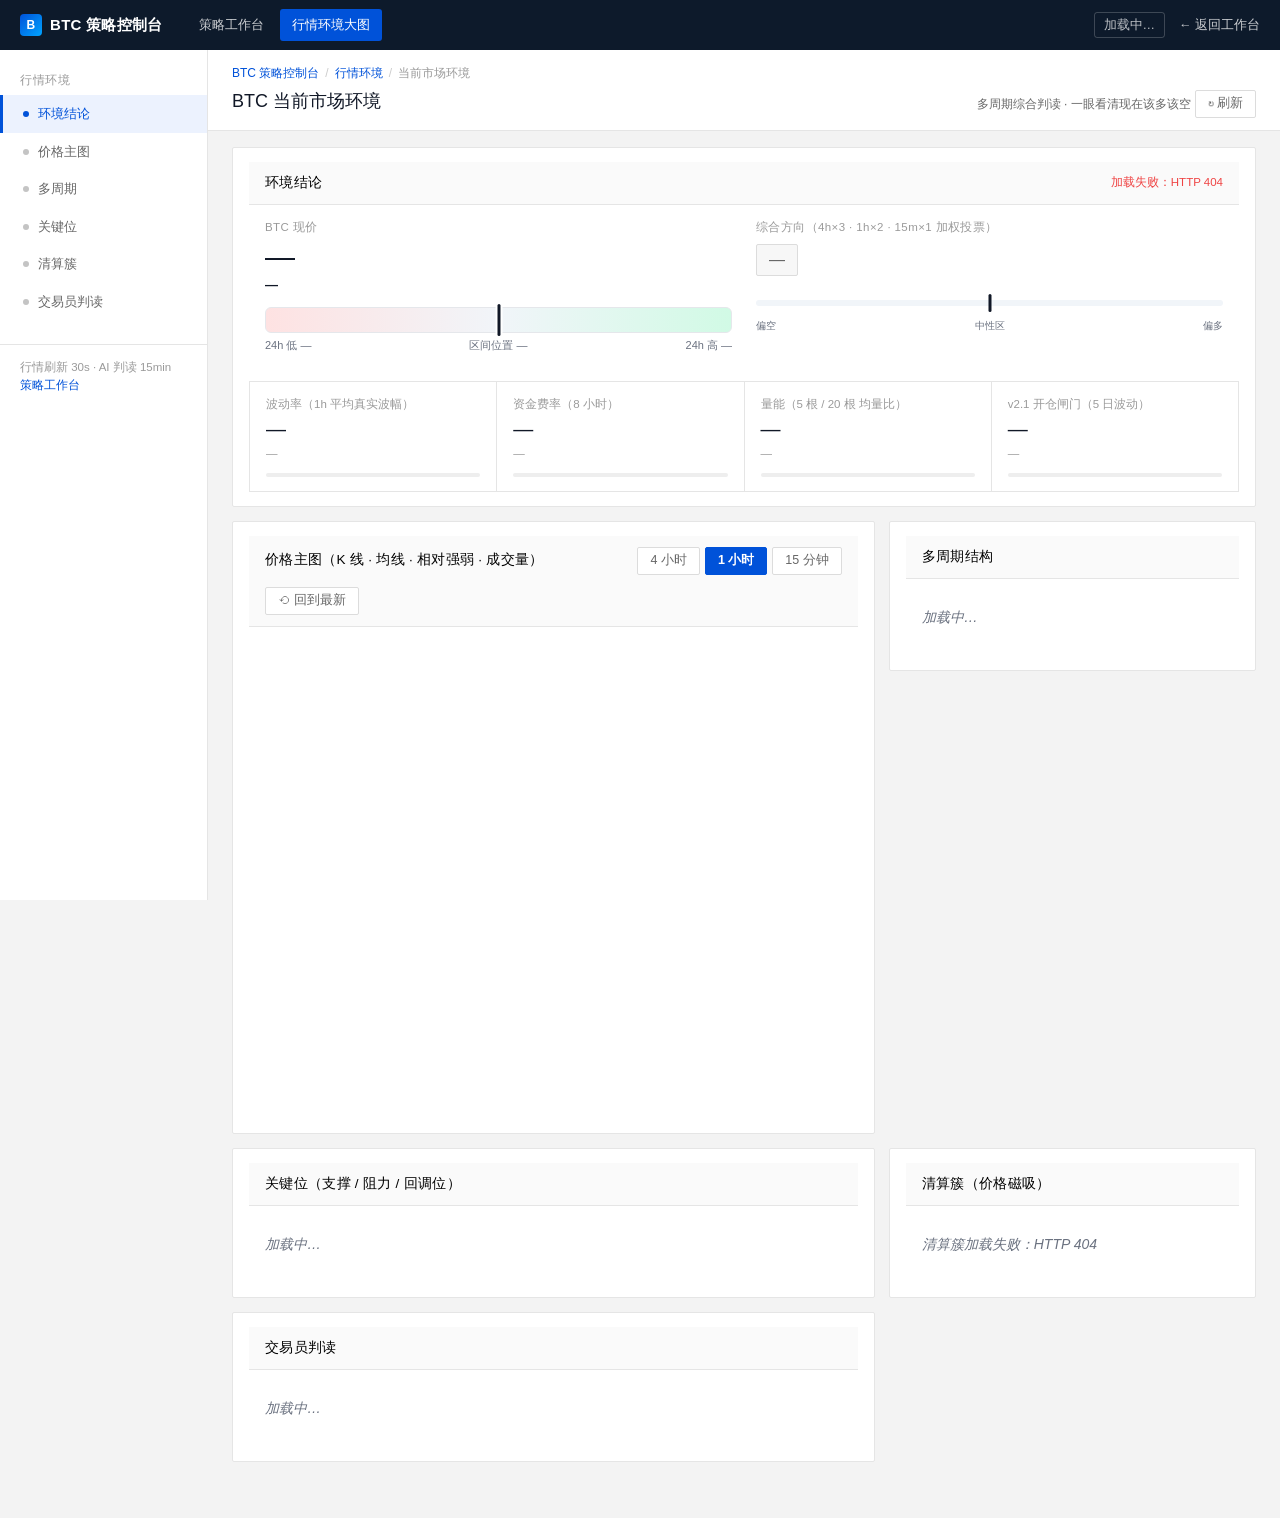
==== commit a83c8b65: "feat(web): 清算簇前端展示 + 交易员判读参考清算数据 li usir 2026-11-02：清算数据在前端展示；交易员判读也要参考清算数据。  ## ① 行情大图新增「清算簇」卡片（mar" ====
--- a/web/market.html
+++ b/web/market.html
@@ -705,6 +705,59 @@
   margin-top: 6px;
 }
 .tc .tc-kpi .t-bar > i { display: block; height: 100%; border-radius: 2px; }
+
+/* ============ 清算簇卡片（2026-11-02）============
+   展示「簇的位置」而不是原始强度曲线：3000+ 档画出来是锯齿噪声，
+   真正有用的是局部极大去重后的几个簇 + 簇随时间在靠近还是远离现价。 */
+.tc .liq-grid { display: grid; grid-template-columns: 1fr 1fr; gap: 20px; }
+@media (max-width: 860px) { .tc .liq-grid { grid-template-columns: 1fr; } }
+
+.tc .liq-side-hd {
+  display: flex; align-items: baseline; justify-content: space-between; gap: 8px;
+  font-size: 11.5px; color: var(--tc-text-sub2); margin-bottom: 7px;
+}
+/* 上方=空单清算簇（价格磁吸向上）→ 红系；下方=多单清算簇（瀑布风险）→ 绿系 */
+.tc .liq-side.above .liq-side-hd b { color: var(--tc-red); font-weight: 600; }
+.tc .liq-side.below .liq-side-hd b { color: var(--tc-green); font-weight: 600; }
+
+.tc .liq-tbl { width: 100%; border-collapse: collapse; font-size: 12px; }
+.tc .liq-tbl th {
+  text-align: left; font-weight: 500; font-size: 10.5px; color: var(--tc-text-sub2);
+  padding: 0 8px 5px 0; border-bottom: 1px solid var(--tc-border);
+}
+.tc .liq-tbl th.r, .tc .liq-tbl td.r { text-align: right; }
+.tc .liq-tbl td {
+  padding: 6px 8px 6px 0; border-bottom: 1px dashed var(--tc-border);
+  font-variant-numeric: tabular-nums;
+}
+.tc .liq-tbl tr:last-child td { border-bottom: 0; }
+/* 强度条：占全图最大桶的 %（相对强度，不是绝对张数） */
+.tc .liq-tbl .st { width: 92px; }
+.tc .liq-tbl .st-track { height: 5px; background: #eee; border-radius: 2px; overflow: hidden; }
+.tc .liq-tbl .st-track > i { display: block; height: 100%; border-radius: 2px; }
+.tc .liq-side.above .st-track > i { background: var(--tc-red); }
+.tc .liq-side.below .st-track > i { background: var(--tc-green); }
+.tc .liq-px { font-weight: 600; }
+.tc .liq-dist { color: var(--tc-text-sub); font-size: 11px; }
+.tc .liq-ex { color: var(--tc-text-sub2); font-size: 10.5px; }
+
+/* 建议徽章 */
+.tc .liq-badge {
+  display: inline-flex; align-items: baseline; gap: 6px;
+  padding: 3px 9px; border-radius: 4px; font-size: 12px; font-weight: 600;
+}
+.tc .liq-badge.long { background: #fef2f2; color: var(--tc-red); }
+.tc .liq-badge.short { background: #ecfdf5; color: var(--tc-green); }
+.tc .liq-badge.neutral { background: #f3f4f6; color: var(--tc-text-sub); }
+.tc .liq-badge .sc { font-size: 11px; font-weight: 500; opacity: .8; font-variant-numeric: tabular-nums; }
+
+/* 簇位置随时间的走势小图 */
+.tc .liq-spark { width: 100%; height: 92px; display: block; margin-top: 4px; }
+.tc .liq-foot {
+  font-size: 11px; color: var(--tc-text-sub2); margin-top: 10px; padding-top: 7px;
+  border-top: 1px dashed var(--tc-border);
+}
+.tc .liq-stale { color: var(--tc-orange); font-weight: 600; }
 /* 环境结论：腾讯云大数字 + 徽章 */
 .tc .hero { display: grid; grid-template-columns: 1fr 1fr; gap: 24px; align-items: start; }
 .tc .hero .lbl { font-size: 11.5px; color: var(--tc-text-sub2); margin-bottom: 4px; }
@@ -748,6 +801,7 @@
         <a href="#sec-chart"><span class="nav-dot"></span>价格主图</a>
         <a href="#sec-tf"><span class="nav-dot"></span>多周期</a>
         <a href="#sec-levels"><span class="nav-dot"></span>关键位</a>
+        <a href="#sec-liq"><span class="nav-dot"></span>清算簇</a>
         <a href="#sec-advisory"><span class="nav-dot"></span>交易员判读</a>
       </nav>
       <div class="tc-foot">
@@ -879,6 +933,14 @@
           <div id="levels-body"><div class="empty">加载中…</div></div>
         </div>
 
+        <div class="card" id="sec-liq">
+          <div class="card-hd">
+            <h3>清算簇（价格磁吸）</h3>
+            <span class="meta" id="liq-meta"></span>
+          </div>
+          <div id="liq-body"><div class="empty">加载中…</div></div>
+        </div>
+
         <div class="card" id="sec-advisory">
           <div class="card-hd">
             <h3>交易员判读</h3>
@@ -1225,6 +1287,150 @@
   </div>
   <div class="foot-note">数据源：gate.io 实时行情 · 行情指标 30 秒刷新 · 判读由 ${adv.text_source === "mimo" ? "AI 模型生成" : "规则兜底"}（指标口径与 Telegram 判读同源，均走 trader_view 指标引擎；Telegram 版是规则模板逐项展开，本卡是 AI 综合叙述）· 判读文中的价格为生成时刻快照，最多滞后 15 分钟</div>`;
   document.getElementById("adv-meta").textContent = adv.verdict || "";
+}
+
+// ============================ 清算簇卡片 ============================
+// ⚠️ 只读 /api/liq_map（后端读本地快照），绝不在这直连 CoinAnk —— 上游 IP 限流。
+// 展示「簇的位置」而不是原始强度曲线：3000+ 档画出来是锯齿噪声，
+// 真有用的是局部极大去重后的几个簇 + 簇随时间在靠近还是远离现价。
+async function loadLiq() {
+  try {
+    const r = await fetch("/api/liq_map", { cache: "no-store" });
+    if (!r.ok) throw new Error("HTTP " + r.status);
+    const d = await r.json();
+    renderLiq(d);
+  } catch (e) {
+    const el = document.getElementById("liq-body");
+    if (el) el.innerHTML = `<div class="empty">清算簇加载失败：${e.message}</div>`;
+  }
+}
+
+function _liqSideRows(clusters) {
+  if (!clusters || !clusters.length) {
+    return `<tr><td colspan="4" class="empty" style="padding:12px 0">无显著簇</td></tr>`;
+  }
+  return clusters.map(c => `<tr>
+    <td class="liq-px">${_fmtPx(c.price, 0)}</td>
+    <td class="st"><div class="st-track"><i style="width:${Math.max(2, Math.min(100, c.strength_pct))}%"></i></div>
+        <div class="liq-dist">${c.strength_pct.toFixed(0)}%</div></td>
+    <td class="r liq-dist">${c.dist_pct > 0 ? "+" : ""}${c.dist_pct.toFixed(2)}%</td>
+    <td class="r liq-ex">${c.exchanges ? c.exchanges + "/6 家" : "—"}</td>
+  </tr>`).join("");
+}
+
+// 簇位置随时间的小走势（用 canvas，跟主图同一套 dpr 处理）
+function _liqSpark(hist) {
+  const cv = document.getElementById("liq-spark");
+  if (!cv) return;
+  const dpr = window.devicePixelRatio || 1;
+  const cssW = cv.clientWidth || 560, cssH = cv.clientHeight || 92;
+  cv.width = Math.round(cssW * dpr); cv.height = Math.round(cssH * dpr);
+  const g = cv.getContext("2d");
+  g.setTransform(dpr, 0, 0, dpr, 0, 0);
+  g.clearRect(0, 0, cssW, cssH);
+  const pts = hist.filter(h => h.above_dist !== null && h.below_dist !== null);
+  if (pts.length < 2) {
+    g.fillStyle = "#94a3b8"; g.font = "11px -apple-system, sans-serif";
+    g.fillText("至少两条快照才画走势", 10, cssH / 2);
+    return;
+  }
+  // 上方簇距离（正）= 空单簇；下方簇距离（负）= 多单簇。画两条线看「在靠近还是远离」
+  const maxAbs = Math.max(...pts.map(p => Math.max(Math.abs(p.above_dist), Math.abs(p.below_dist)))) || 1;
+  const padL = 6, padR = 44, padT = 8, padB = 14;
+  const plotW = cssW - padL - padR, plotH = cssH - padT - padB;
+  const X = i => padL + (plotW * i) / (pts.length - 1);
+  const Y = v => padT + plotH * (1 - (v + maxAbs) / (2 * maxAbs));
+  // 零线 = 现价
+  g.strokeStyle = "#cbd5e1"; g.lineWidth = 1; g.setLineDash([3, 3]);
+  g.beginPath(); g.moveTo(padL, Y(0)); g.lineTo(padL + plotW, Y(0)); g.stroke();
+  g.setLineDash([]);
+  const draw = (key, color) => {
+    g.strokeStyle = color; g.lineWidth = 1.8;
+    g.beginPath();
+    pts.forEach((p, i) => { const y = Y(p[key]); i ? g.lineTo(X(i), y) : g.moveTo(X(i), y); });
+    g.stroke();
+  };
+  draw("above_dist", "#e34d59");   // 空单簇距离（上方）
+  draw("below_dist", "#00a400");   // 多单簇距离（下方）
+  // 图例
+  g.font = "10px -apple-system, sans-serif"; g.textAlign = "right";
+  g.fillStyle = "#e34d59"; g.fillText("空单簇距离", cssW - 4, padT + 9);
+  g.fillStyle = "#00a400"; g.fillText("多单簇距离", cssW - 4, padT + 22);
+}
+
+function renderLiq(d) {
+  const host = document.getElementById("liq-body");
+  const meta = document.getElementById("liq-meta");
+  if (!d || !d.available) {
+    host.innerHTML = `<div class="empty">${(d && d.reason) || "暂无清算簇数据"}</div>`;
+    if (meta) meta.textContent = "";
+    return;
+  }
+  const sug = d.suggestion || {};
+  const stale = d.stale
+    ? `<span class="liq-stale">（快照 ${Math.round((d.age_sec || 0) / 60)} 分钟前，未刷新）</span>` : "";
+  if (meta) {
+    meta.textContent = d.as_of ? `快照 ${d.as_of}${d.sample_count ? ` · ${d.sample_count} 条` : ""}` : "";
+  }
+
+  const badgeCls = sug.label === "偏多" ? "long" : sug.label === "偏空" ? "short" : "neutral";
+  const drift = d.cluster_drift || {};
+  const driftTxt = s => {
+    const x = drift[s];
+    if (!x || x.delta === undefined) return "";
+    return x.approaching ? `↗ 正在靠近（${x.delta > 0 ? "+" : ""}${x.delta.toFixed(2)}%）`
+                         : `↘ 正在远离（${x.delta > 0 ? "+" : ""}${x.delta.toFixed(2)}%）`;
+  };
+
+  host.innerHTML = `
+    <div class="liq-side-hd">
+      <div>现价 <b class="liq-px" style="color:var(--tc-text)">${_fmtPx(d.last_price, 0)}</b> ${stale}</div>
+      <div>
+        <span class="liq-badge ${badgeCls}">
+          ${sug.label || "中性"}<span class="sc">倾向分 ${sug.score !== undefined ? sug.score.toFixed(2) : "—"}</span>
+        </span>
+      </div>
+    </div>
+
+    <div class="liq-grid">
+      <div class="liq-side above">
+        <div class="liq-side-hd">
+          <b>上方 · 空单清算簇</b>
+          <span>${driftTxt("above")}</span>
+        </div>
+        <table class="liq-tbl">
+          <thead><tr><th>价格</th><th>强度</th><th class="r">距离</th><th class="r">共识</th></tr></thead>
+          <tbody>${_liqSideRows(d.above)}</tbody>
+        </table>
+        <div class="liq-dist" style="margin-top:5px">价格涨上去 → 空头被清算（上行磁吸）</div>
+      </div>
+
+      <div class="liq-side below">
+        <div class="liq-side-hd">
+          <b>下方 · 多单清算簇</b>
+          <span>${driftTxt("below")}</span>
+        </div>
+        <table class="liq-tbl">
+          <thead><tr><th>价格</th><th>强度</th><th class="r">距离</th><th class="r">共识</th></tr></thead>
+          <tbody>${_liqSideRows(d.below)}</tbody>
+        </table>
+        <div class="liq-dist" style="margin-top:5px">价格跌下去 → 多头被清算（下行瀑布）</div>
+      </div>
+    </div>
+
+    <div style="margin-top:12px">
+      <div class="liq-side-hd"><b>簇位置走势（近 ${(d.history || []).length} 条快照）</b><span>纵轴 = 距现价 %</span></div>
+      <canvas id="liq-spark" class="liq-spark"></canvas>
+    </div>
+
+    <div class="liq-foot">
+      强度是<b>相对值</b>（占全图最大桶的 %），不是精确待清算张数/金额 —— CoinAnk 官方口径。
+      多空建议：参考值 = 上下两侧强度的最大值，倾向分 = (上方-下方)/参考值 ∈ [-1,1]，死区 0.15。
+      ${d.coverage_pct ? `本图覆盖 ${d.coverage_pct[0]}%~${d.coverage_pct[1]}%（区间外的簇看不见）。` : ""}
+      簇是持仓结构的模型输出，不是真实待清算单；仅供参考，不做决策门。
+    </div>`;
+
+  try { _liqSpark(d.history || []); } catch (e) { /* 走势图失败不影响主内容 */ }
 }
 
 // ============================ 主图绘制 ============================
@@ -1675,6 +1881,9 @@
 // ============================ 启动 ============================
 loadBoard(false);
 setInterval(() => loadBoard(false), 30000);
+// 清算簇：采集器 10 分钟一条 → 2 分钟刷一次够了（后端另有 30s 缓存）
+loadLiq();
+setInterval(() => loadLiq(), 120000);
 </script>
 </body>
 </html>
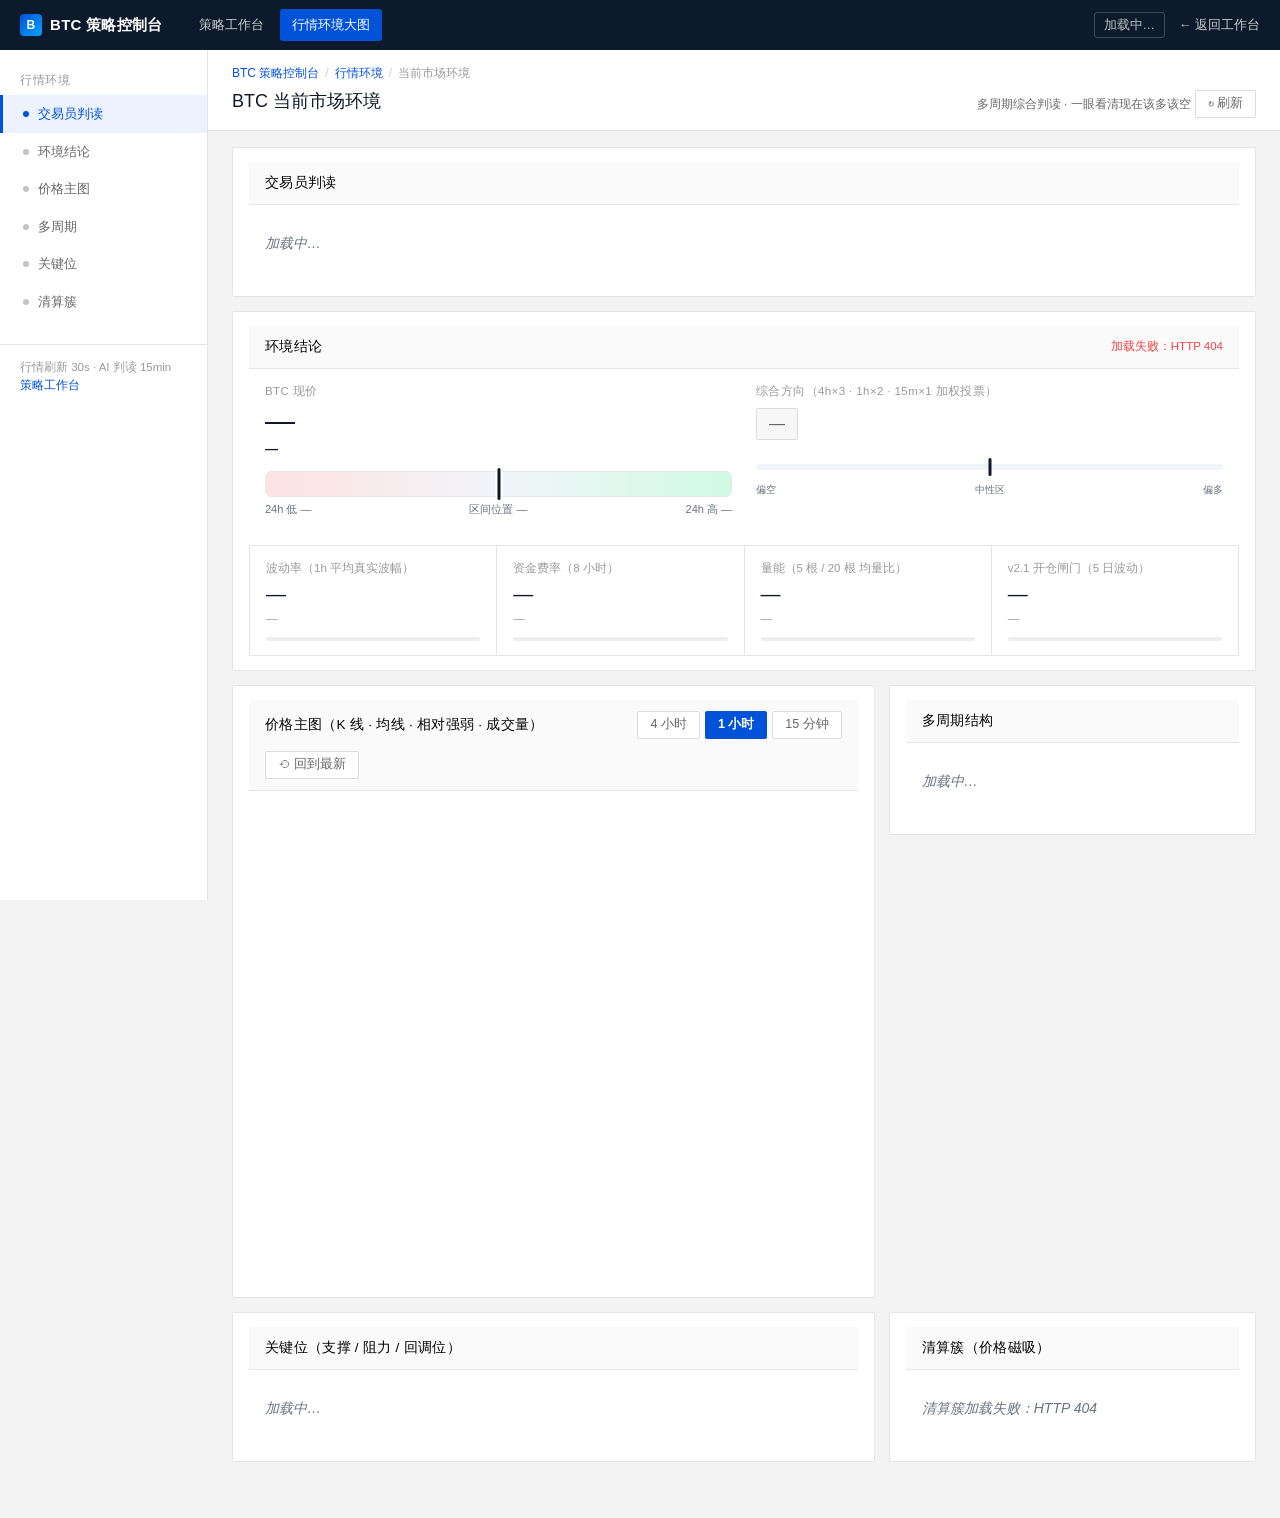
==== commit 4455907b: "feat(2026-11-04): 行情环境大图交易员判读置顶 + 训练页生产亏损原因卡重设计 ## 行情环境大图：交易员判读放到最上面 原顺序：环境结论 → 价格主图 → 多周期 → 关键位 → 清" ====
--- a/web/market.html
+++ b/web/market.html
@@ -797,12 +797,12 @@
     <aside class="tc-sidebar">
       <div class="tc-group">行情环境</div>
       <nav class="tc-nav">
-        <a href="#sec-verdict" class="active"><span class="nav-dot"></span>环境结论</a>
+        <a href="#sec-advisory" class="active"><span class="nav-dot"></span>交易员判读</a>
+        <a href="#sec-verdict"><span class="nav-dot"></span>环境结论</a>
         <a href="#sec-chart"><span class="nav-dot"></span>价格主图</a>
         <a href="#sec-tf"><span class="nav-dot"></span>多周期</a>
         <a href="#sec-levels"><span class="nav-dot"></span>关键位</a>
         <a href="#sec-liq"><span class="nav-dot"></span>清算簇</a>
-        <a href="#sec-advisory"><span class="nav-dot"></span>交易员判读</a>
       </nav>
       <div class="tc-foot">
         行情刷新 30s · AI 判读 15min<br>
@@ -829,6 +829,16 @@
       </div>
 
       <div class="tc-content">
+
+      <!-- 0. 交易员判读（置顶，2026-11-04 liusir：行情环境大图的交易员研判应该放在最上面）
+           判读是决策输入不是附注 —— 用户进页面第一眼要先看「现在该多该空」 -->
+      <div class="card" id="sec-advisory">
+        <div class="card-hd">
+          <h3>交易员判读</h3>
+          <span class="meta" id="adv-meta"></span>
+        </div>
+        <div id="advisory-body"><div class="empty">加载中…</div></div>
+      </div>
 
       <!-- 1. 环境结论 -->
       <div class="card" id="sec-verdict">
@@ -923,7 +933,7 @@
         </div>
       </div>
 
-      <!-- 3. 关键位 + AI 判读 -->
+      <!-- 3. 关键位 + 清算簇 -->
       <div class="split">
         <div class="card" id="sec-levels">
           <div class="card-hd">
@@ -941,13 +951,7 @@
           <div id="liq-body"><div class="empty">加载中…</div></div>
         </div>
 
-        <div class="card" id="sec-advisory">
-          <div class="card-hd">
-            <h3>交易员判读</h3>
-            <span class="meta" id="adv-meta"></span>
-          </div>
-          <div id="advisory-body"><div class="empty">加载中…</div></div>
-        </div>
+
       </div>
 
       </div><!-- /tc-content -->
